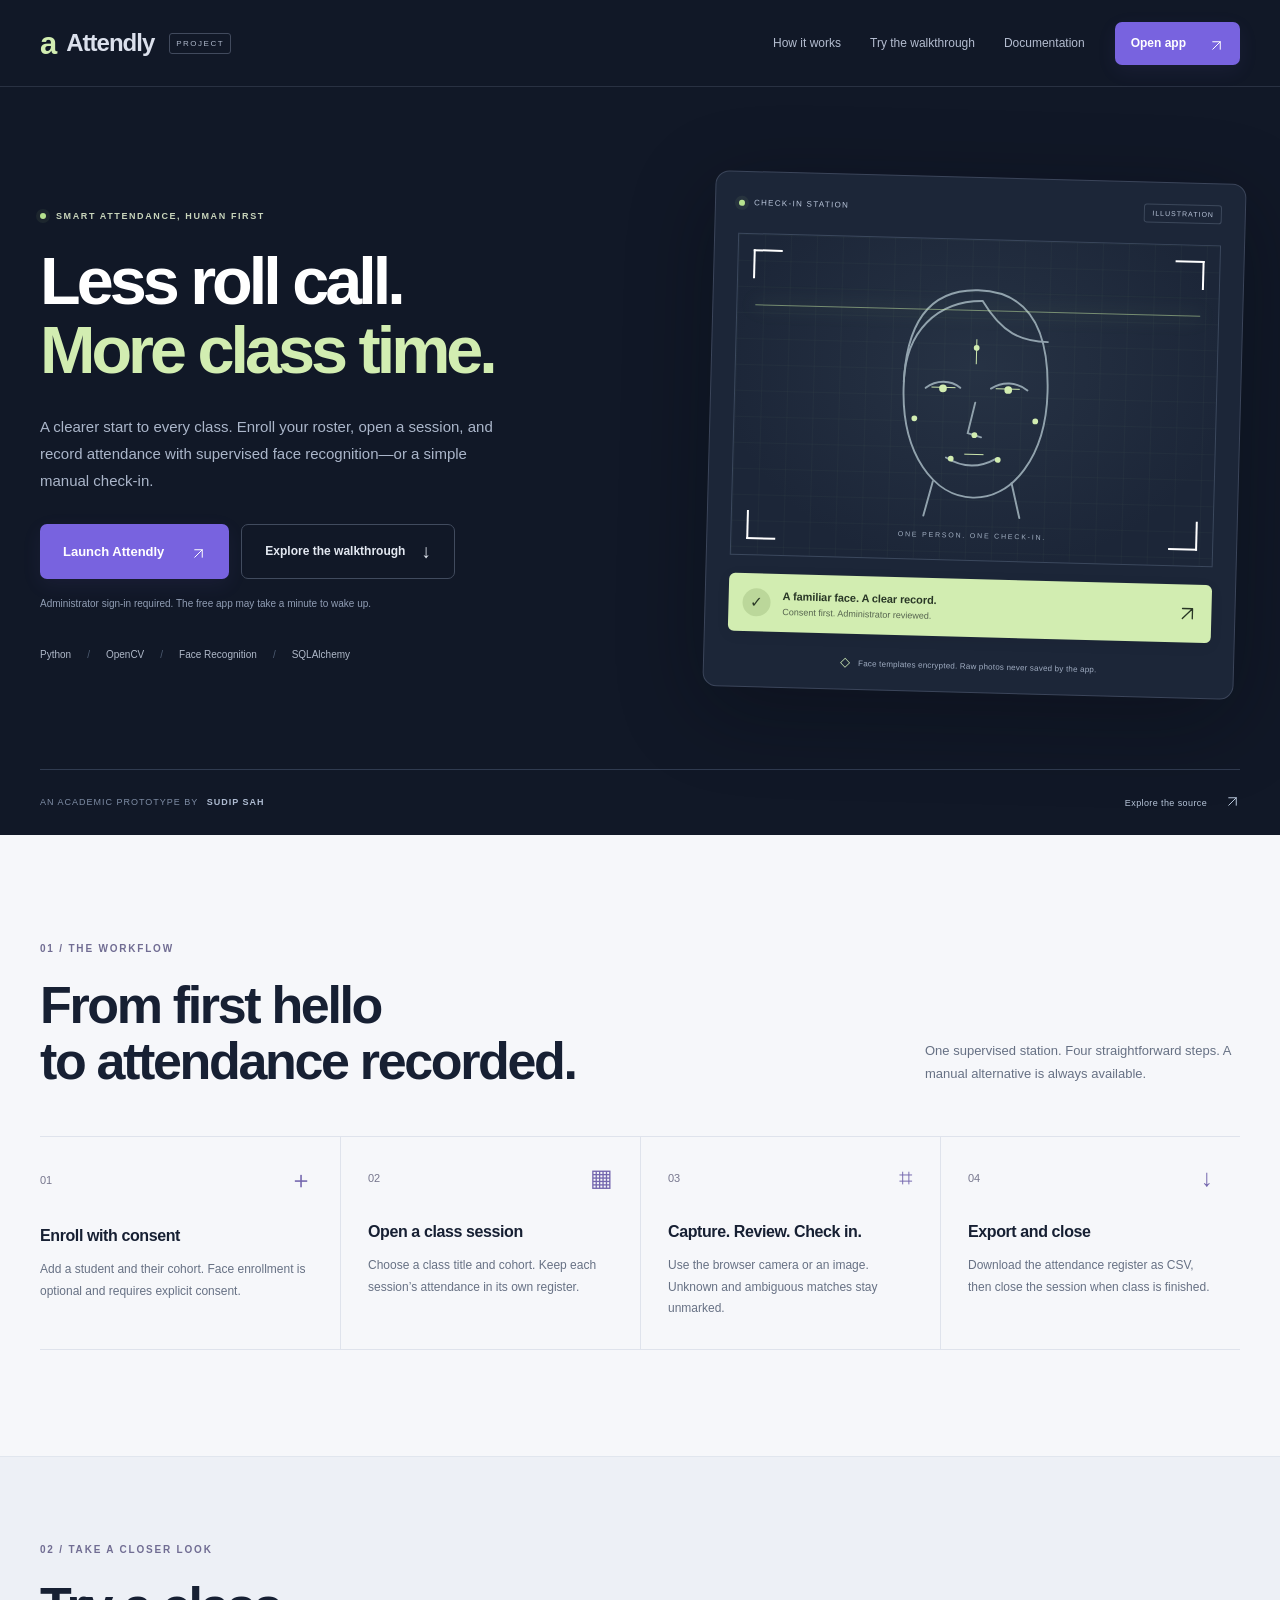
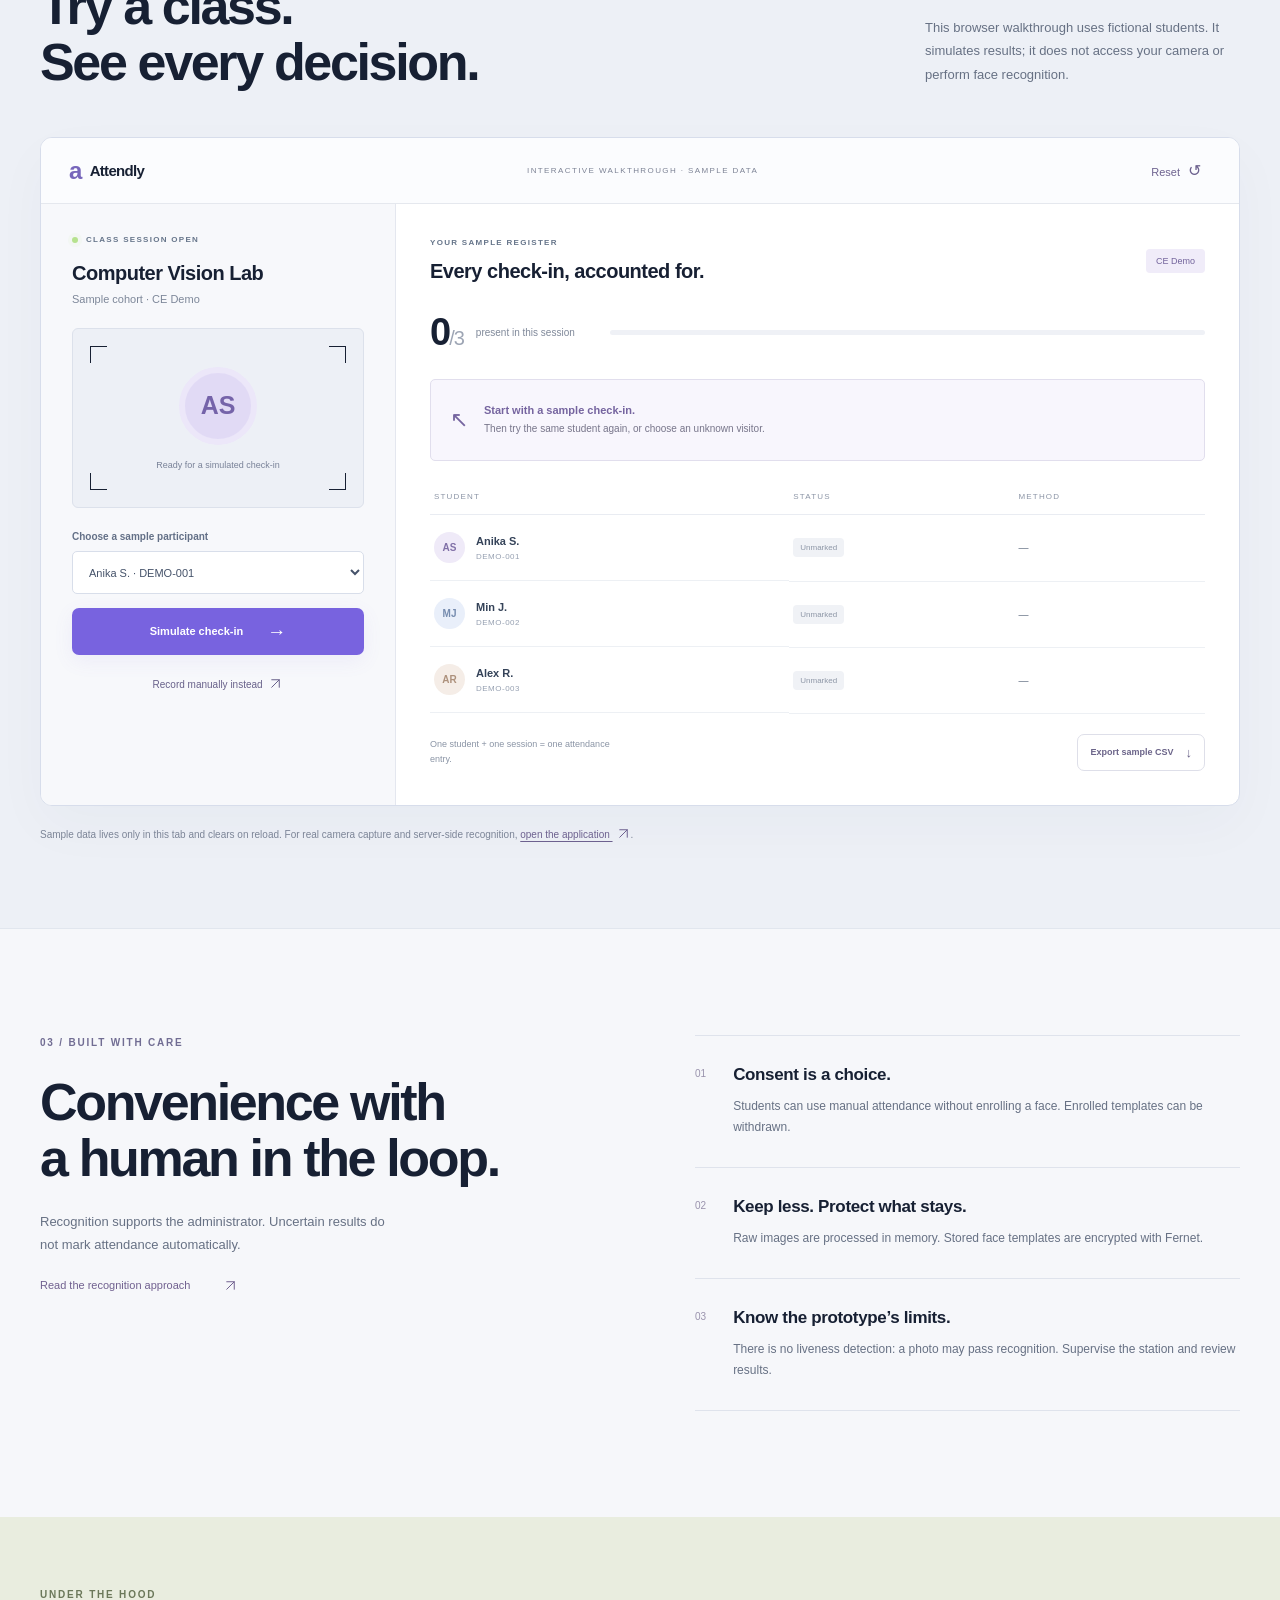
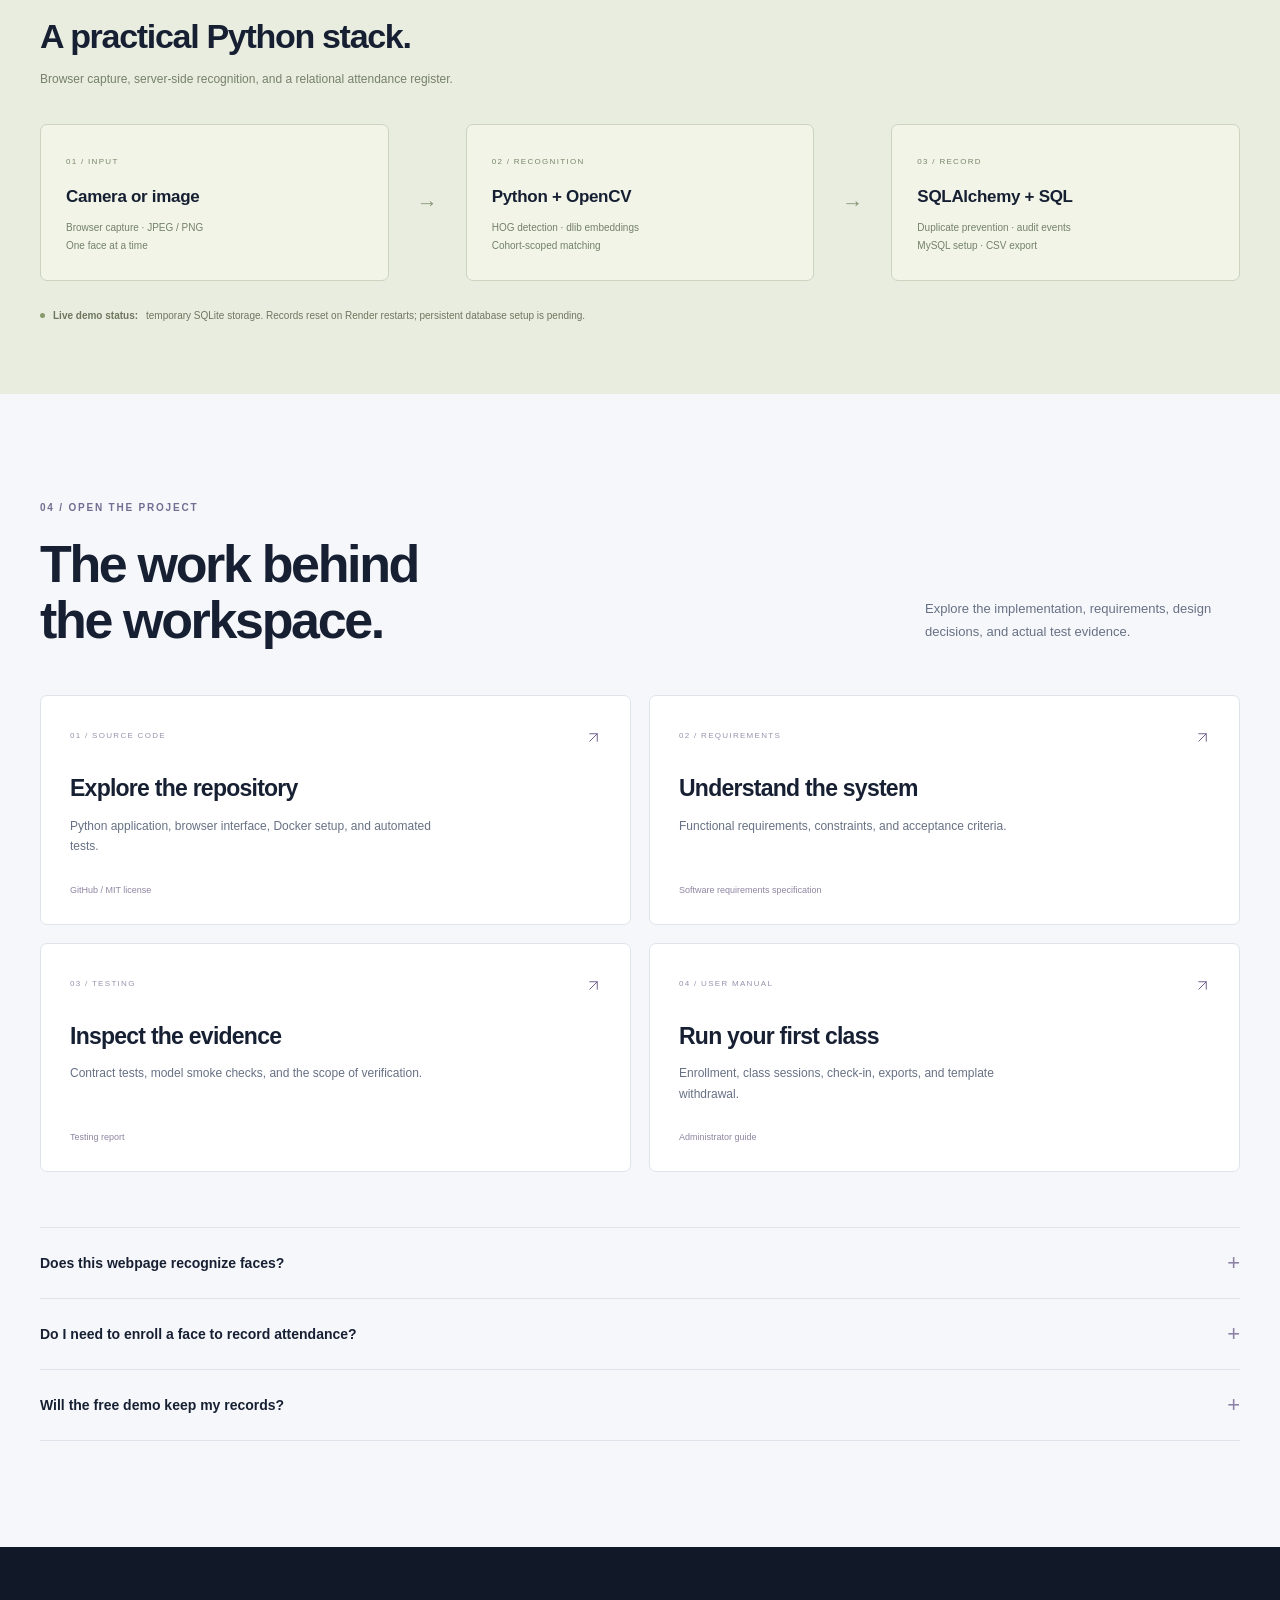
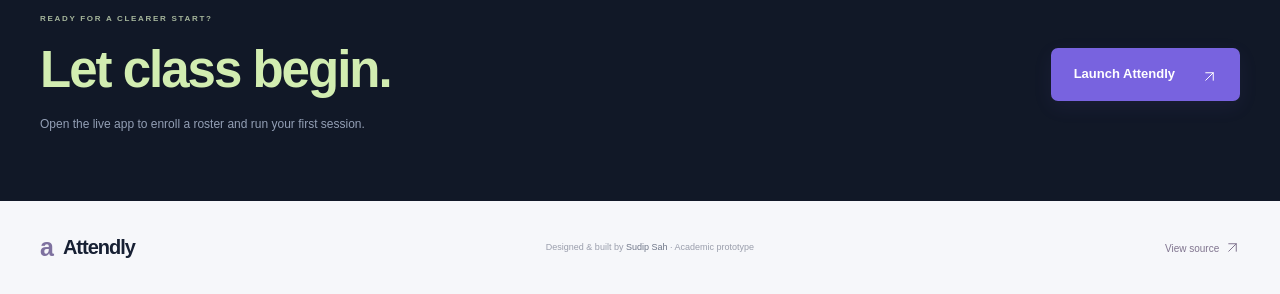
==== index.html @ 20417151 "Publish standalone Attendly webpage for GitHub Pages" ====
<!doctype html>
<html lang="en">
<head>
  <meta charset="utf-8">
  <meta name="viewport" content="width=device-width, initial-scale=1">
  <meta name="description" content="Attendly by Sudip Sah. A supervised, consent-based face recognition attendance prototype built with Python, OpenCV and SQLAlchemy.">
  <meta name="theme-color" content="#111827">
  <title>Attendly — Less roll call. More class time.</title>
  <link rel="icon" type="image/svg+xml" href="./mark.svg">
  <link rel="stylesheet" href="./style.css">
  <script src="./script.js" defer></script>
</head>
<body>
  <a class="skip" href="#main">Skip to content</a>
  <header class="header">
    <div class="container nav-wrap">
      <a class="brand" href="#" aria-label="Attendly home"><span class="brand-mark" aria-hidden="true">a</span>Attendly<span class="brand-label">PROJECT</span></a>
      <nav aria-label="Main navigation"><a href="#workflow">How it works</a><a href="#explore">Try the walkthrough</a><a href="#resources">Documentation</a></nav>
      <a class="button small primary" href="https://attendly-sudip.onrender.com/login">Open app <span aria-hidden="true"><svg class="icon-arrow" aria-hidden="true" viewBox="0 0 24 24" fill="none"><path d="M6 18 18 6M6 6h12v12" stroke="currentColor" stroke-width="1.6" stroke-linecap="round" stroke-linejoin="round"/></svg></span></a>
    </div>
  </header>
  <main id="main">
    <section class="hero">
      <div class="container hero-grid">
        <div class="hero-copy">
          <p class="eyebrow"><span class="status-dot" aria-hidden="true"></span> SMART ATTENDANCE, HUMAN FIRST</p>
          <h1>Less roll call.<br><span>More class time.</span></h1>
          <p class="hero-lead">A clearer start to every class. Enroll your roster, open a session, and record attendance with supervised face recognition—or a simple manual check-in.</p>
          <div class="hero-actions"><a class="button primary" href="https://attendly-sudip.onrender.com/login">Launch Attendly <span aria-hidden="true"><svg class="icon-arrow" aria-hidden="true" viewBox="0 0 24 24" fill="none"><path d="M6 18 18 6M6 6h12v12" stroke="currentColor" stroke-width="1.6" stroke-linecap="round" stroke-linejoin="round"/></svg></span></a><a class="button dark-outline" href="#explore">Explore the walkthrough <span aria-hidden="true">↓</span></a></div>
          <p class="launch-note">Administrator sign-in required. The free app may take a minute to wake up.</p>
          <div class="hero-tech" aria-label="Core technologies"><span>Python</span><i aria-hidden="true">/</i><span>OpenCV</span><i aria-hidden="true">/</i><span>Face Recognition</span><i aria-hidden="true">/</i><span>SQLAlchemy</span></div>
        </div>
        <div class="hero-visual" aria-label="Illustration of an attendance check-in">
          <div class="visual-top"><span><span class="status-dot" aria-hidden="true"></span> CHECK-IN STATION</span><span class="visual-tag">ILLUSTRATION</span></div>
          <div class="scan-portrait" aria-hidden="true">
            <div class="portrait-grid"></div><span class="corner c-tl"></span><span class="corner c-tr"></span><span class="corner c-bl"></span><span class="corner c-br"></span>
            <svg class="face-illustration" viewBox="0 0 280 300" fill="none"><path d="M65 147c0-65 22-104 75-104s75 39 75 104c0 68-34 112-75 112S65 215 65 147Z" stroke="currentColor" stroke-width="2"/><path d="M65 140c1-52 32-85 80-86 21 33 41 41 69 41M88 146c11-9 26-9 36-1m32 0c12-8 26-8 38 1m-54 14-7 32 14 4m-36 22c17 10 35 10 52 0M98 243l-9 36m91-36 9 36" stroke="currentColor" stroke-width="2" stroke-linecap="round"/><path d="M94 145h25m42 0h25M140 94v26m-10 94h20" stroke="#d2edb1" stroke-width="1"/><g fill="#d2edb1"><circle cx="106" cy="146" r="4"/><circle cx="174" cy="146" r="4"/><circle cx="140" cy="194" r="3"/><circle cx="116" cy="219" r="3"/><circle cx="165" cy="219" r="3"/><circle cx="140" cy="103" r="3"/><circle cx="77" cy="178" r="3"/><circle cx="203" cy="178" r="3"/></g></svg>
            <div class="scan-line"></div><span class="portrait-label">ONE PERSON. ONE CHECK-IN.</span>
          </div>
          <div class="illustration-result"><span class="check-icon" aria-hidden="true">✓</span><div><strong>A familiar face. A clear record.</strong><span>Consent first. Administrator reviewed.</span></div><span class="result-arrow" aria-hidden="true"><svg class="icon-arrow" aria-hidden="true" viewBox="0 0 24 24" fill="none"><path d="M6 18 18 6M6 6h12v12" stroke="currentColor" stroke-width="1.6" stroke-linecap="round" stroke-linejoin="round"/></svg></span></div>
          <div class="visual-caption"><span class="lock-icon" aria-hidden="true">◇</span> Face templates encrypted. Raw photos never saved by the app.</div>
        </div>
      </div>
      <div class="hero-bottom container"><span>AN ACADEMIC PROTOTYPE BY <strong>SUDIP SAH</strong></span><a href="https://github.com/sudip09-sys/Final_Project">Explore the source <span aria-hidden="true"><svg class="icon-arrow" aria-hidden="true" viewBox="0 0 24 24" fill="none"><path d="M6 18 18 6M6 6h12v12" stroke="currentColor" stroke-width="1.6" stroke-linecap="round" stroke-linejoin="round"/></svg></span></a></div>
    </section>

    <section class="section workflow container" id="workflow">
      <div class="section-heading"><div><p class="eyebrow">01 / THE WORKFLOW</p><h2>From first hello<br>to attendance recorded.</h2></div><p>One supervised station. Four straightforward steps. A manual alternative is always available.</p></div>
      <div class="steps">
        <article><div class="step-top"><span>01</span><span aria-hidden="true">＋</span></div><h3>Enroll with consent</h3><p>Add a student and their cohort. Face enrollment is optional and requires explicit consent.</p></article>
        <article><div class="step-top"><span>02</span><span aria-hidden="true">▦</span></div><h3>Open a class session</h3><p>Choose a class title and cohort. Keep each session’s attendance in its own register.</p></article>
        <article><div class="step-top"><span>03</span><span aria-hidden="true">⌗</span></div><h3>Capture. Review. Check in.</h3><p>Use the browser camera or an image. Unknown and ambiguous matches stay unmarked.</p></article>
        <article><div class="step-top"><span>04</span><span aria-hidden="true">↓</span></div><h3>Export and close</h3><p>Download the attendance register as CSV, then close the session when class is finished.</p></article>
      </div>
    </section>

    <section class="explore-section" id="explore">
      <div class="container">
        <div class="section-heading"><div><p class="eyebrow">02 / TAKE A CLOSER LOOK</p><h2>Try a class.<br>See every decision.</h2></div><p>This browser walkthrough uses fictional students. It simulates results; it does not access your camera or perform face recognition.</p></div>
        <div class="demo-shell">
          <div class="demo-titlebar"><span class="mini-brand"><span class="brand-mark" aria-hidden="true">a</span> Attendly</span><span class="sample-label">INTERACTIVE WALKTHROUGH · SAMPLE DATA</span><button class="text-button" id="reset-demo" type="button">Reset <span aria-hidden="true">↺</span></button></div>
          <div class="demo-content">
            <div class="demo-station">
              <div class="demo-section-label"><span class="status-dot" aria-hidden="true"></span> CLASS SESSION OPEN</div>
              <h3>Computer Vision Lab</h3><p class="demo-subtitle">Sample cohort · CE Demo</p>
              <div class="demo-avatar-wrap" aria-hidden="true"><span class="demo-bracket b1"></span><span class="demo-bracket b2"></span><span class="demo-bracket b3"></span><span class="demo-bracket b4"></span><div class="demo-avatar" id="demo-avatar">AS</div><span class="demo-avatar-caption" id="avatar-caption">Ready for a simulated check-in</span></div>
              <label for="demo-student">Choose a sample participant</label><select id="demo-student"><option value="anika">Anika S. · DEMO-001</option><option value="min">Min J. · DEMO-002</option><option value="alex">Alex R. · DEMO-003</option><option value="unknown">Unknown visitor · not enrolled</option></select>
              <button class="button primary full" id="simulate-checkin" type="button">Simulate check-in <span aria-hidden="true">→</span></button>
              <button class="demo-manual" id="open-manual-demo" type="button">Record manually instead <svg class="icon-arrow" aria-hidden="true" viewBox="0 0 24 24" fill="none"><path d="M6 18 18 6M6 6h12v12" stroke="currentColor" stroke-width="1.6" stroke-linecap="round" stroke-linejoin="round"/></svg></button>
              <noscript><p>Enable JavaScript to try the simulation, or open the live application above.</p></noscript>
            </div>
            <div class="demo-register">
              <div class="demo-register-head"><div><span class="demo-section-label">YOUR SAMPLE REGISTER</span><h3>Every check-in, accounted for.</h3></div><span class="class-badge">CE Demo</span></div>
              <div class="demo-stats"><div><strong id="present-count">0<span>/3</span></strong><span>present in this session</span></div><div class="progress-track" role="progressbar" aria-label="Sample attendance" aria-valuemin="0" aria-valuemax="3" aria-valuenow="0" id="demo-progress"><span id="progress-fill"></span></div></div>
              <div class="demo-feedback" id="demo-feedback" role="status" aria-live="polite"><span aria-hidden="true">↖</span><div><strong>Start with a sample check-in.</strong><p>Then try the same student again, or choose an unknown visitor.</p></div></div>
              <div class="demo-table-wrap"><table class="demo-table"><caption class="sr-only">Sample attendance register</caption><thead><tr><th scope="col">Student</th><th scope="col">Status</th><th scope="col">Method</th></tr></thead><tbody id="sample-roster"><tr><td><span class="table-avatar">AS</span><span>Anika S.<small>DEMO-001</small></span></td><td><span class="pill waiting">Unmarked</span></td><td>—</td></tr><tr><td><span class="table-avatar">MJ</span><span>Min J.<small>DEMO-002</small></span></td><td><span class="pill waiting">Unmarked</span></td><td>—</td></tr><tr><td><span class="table-avatar">AR</span><span>Alex R.<small>DEMO-003</small></span></td><td><span class="pill waiting">Unmarked</span></td><td>—</td></tr></tbody></table></div>
              <div class="demo-export"><p>One student + one session = one attendance entry.</p><button class="button export-button" id="export-sample" type="button">Export sample CSV <span aria-hidden="true">↓</span></button></div>
            </div>
          </div>
        </div>
        <p class="demo-footnote">Sample data lives only in this tab and clears on reload. For real camera capture and server-side recognition, <a href="https://attendly-sudip.onrender.com/login">open the application <svg class="icon-arrow" aria-hidden="true" viewBox="0 0 24 24" fill="none"><path d="M6 18 18 6M6 6h12v12" stroke="currentColor" stroke-width="1.6" stroke-linecap="round" stroke-linejoin="round"/></svg></a>.</p>
      </div>
    </section>

    <section class="section container principles">
      <div class="principle-intro"><p class="eyebrow">03 / BUILT WITH CARE</p><h2>Convenience with<br>a human in the loop.</h2><p>Recognition supports the administrator. Uncertain results do not mark attendance automatically.</p><a class="inline-link" href="https://github.com/sudip09-sys/Final_Project/blob/main/docs/Research_Notes.md">Read the recognition approach <span aria-hidden="true"><svg class="icon-arrow" aria-hidden="true" viewBox="0 0 24 24" fill="none"><path d="M6 18 18 6M6 6h12v12" stroke="currentColor" stroke-width="1.6" stroke-linecap="round" stroke-linejoin="round"/></svg></span></a></div>
      <div class="principle-list"><article><span aria-hidden="true">01</span><div><h3>Consent is a choice.</h3><p>Students can use manual attendance without enrolling a face. Enrolled templates can be withdrawn.</p></div></article><article><span aria-hidden="true">02</span><div><h3>Keep less. Protect what stays.</h3><p>Raw images are processed in memory. Stored face templates are encrypted with Fernet.</p></div></article><article><span aria-hidden="true">03</span><div><h3>Know the prototype’s limits.</h3><p>There is no liveness detection: a photo may pass recognition. Supervise the station and review results.</p></div></article></div>
    </section>

    <section class="architecture-section">
      <div class="container"><div class="architecture-heading"><p class="eyebrow">UNDER THE HOOD</p><h2>A practical Python stack.</h2><p>Browser capture, server-side recognition, and a relational attendance register.</p></div><div class="architecture-track"><article><span class="architecture-number">01 / INPUT</span><h3>Camera or image</h3><p>Browser capture · JPEG / PNG<br>One face at a time</p></article><span class="architecture-arrow" aria-hidden="true">→</span><article><span class="architecture-number">02 / RECOGNITION</span><h3>Python + OpenCV</h3><p>HOG detection · dlib embeddings<br>Cohort-scoped matching</p></article><span class="architecture-arrow" aria-hidden="true">→</span><article><span class="architecture-number">03 / RECORD</span><h3>SQLAlchemy + SQL</h3><p>Duplicate prevention · audit events<br>MySQL setup · CSV export</p></article></div><p class="storage-note"><span class="status-dot" aria-hidden="true"></span><strong>Live demo status:</strong> temporary SQLite storage. Records reset on Render restarts; persistent database setup is pending.</p></div>
    </section>

    <section class="section container resources" id="resources">
      <div class="section-heading"><div><p class="eyebrow">04 / OPEN THE PROJECT</p><h2>The work behind<br>the workspace.</h2></div><p>Explore the implementation, requirements, design decisions, and actual test evidence.</p></div>
      <div class="resource-grid"><a class="resource-card" href="https://github.com/sudip09-sys/Final_Project"><span class="resource-type">01 / SOURCE CODE <span aria-hidden="true"><svg class="icon-arrow" aria-hidden="true" viewBox="0 0 24 24" fill="none"><path d="M6 18 18 6M6 6h12v12" stroke="currentColor" stroke-width="1.6" stroke-linecap="round" stroke-linejoin="round"/></svg></span></span><h3>Explore the repository</h3><p>Python application, browser interface, Docker setup, and automated tests.</p><span class="resource-bottom">GitHub / MIT license</span></a><a class="resource-card" href="https://github.com/sudip09-sys/Final_Project/blob/main/docs/SRS.md"><span class="resource-type">02 / REQUIREMENTS <span aria-hidden="true"><svg class="icon-arrow" aria-hidden="true" viewBox="0 0 24 24" fill="none"><path d="M6 18 18 6M6 6h12v12" stroke="currentColor" stroke-width="1.6" stroke-linecap="round" stroke-linejoin="round"/></svg></span></span><h3>Understand the system</h3><p>Functional requirements, constraints, and acceptance criteria.</p><span class="resource-bottom">Software requirements specification</span></a><a class="resource-card" href="https://github.com/sudip09-sys/Final_Project/blob/main/docs/Testing_Report.md"><span class="resource-type">03 / TESTING <span aria-hidden="true"><svg class="icon-arrow" aria-hidden="true" viewBox="0 0 24 24" fill="none"><path d="M6 18 18 6M6 6h12v12" stroke="currentColor" stroke-width="1.6" stroke-linecap="round" stroke-linejoin="round"/></svg></span></span><h3>Inspect the evidence</h3><p>Contract tests, model smoke checks, and the scope of verification.</p><span class="resource-bottom">Testing report</span></a><a class="resource-card" href="https://github.com/sudip09-sys/Final_Project/blob/main/docs/User_Manual.md"><span class="resource-type">04 / USER MANUAL <span aria-hidden="true"><svg class="icon-arrow" aria-hidden="true" viewBox="0 0 24 24" fill="none"><path d="M6 18 18 6M6 6h12v12" stroke="currentColor" stroke-width="1.6" stroke-linecap="round" stroke-linejoin="round"/></svg></span></span><h3>Run your first class</h3><p>Enrollment, class sessions, check-in, exports, and template withdrawal.</p><span class="resource-bottom">Administrator guide</span></a></div>
      <div class="faq"><details><summary>Does this webpage recognize faces?</summary><p>The interactive walkthrough simulates attendance using fictional students. The <a href="https://attendly-sudip.onrender.com/login">Python application</a> provides actual camera capture and server-side face recognition after administrator sign-in.</p></details><details><summary>Do I need to enroll a face to record attendance?</summary><p>No. Administrators can add a student without a face image and record attendance manually with a verification note.</p></details><details><summary>Will the free demo keep my records?</summary><p>The current Render demo uses temporary SQLite storage, so data resets when the service restarts. Export CSV before leaving. The repository includes a MySQL configuration and <a href="https://github.com/sudip09-sys/Final_Project/blob/main/docs/Free_Deployment.md">instructions for connecting persistent storage</a>.</p></details></div>
    </section>
    <section class="closing"><div class="container closing-inner"><div><p class="eyebrow">READY FOR A CLEARER START?</p><h2>Let class begin.</h2><p>Open the live app to enroll a roster and run your first session.</p></div><a class="button primary" href="https://attendly-sudip.onrender.com/login">Launch Attendly <span aria-hidden="true"><svg class="icon-arrow" aria-hidden="true" viewBox="0 0 24 24" fill="none"><path d="M6 18 18 6M6 6h12v12" stroke="currentColor" stroke-width="1.6" stroke-linecap="round" stroke-linejoin="round"/></svg></span></a></div></section>
  </main>
  <footer class="footer container"><a class="brand" href="#"><span class="brand-mark" aria-hidden="true">a</span>Attendly</a><p>Designed & built by <strong>Sudip Sah</strong> · Academic prototype</p><a href="https://github.com/sudip09-sys/Final_Project">View source <svg class="icon-arrow" aria-hidden="true" viewBox="0 0 24 24" fill="none"><path d="M6 18 18 6M6 6h12v12" stroke="currentColor" stroke-width="1.6" stroke-linecap="round" stroke-linejoin="round"/></svg></a></footer>
  <dialog id="manual-dialog" class="manual-dialog"><form id="manual-form"><div class="dialog-heading"><div><p class="eyebrow">SAMPLE WALKTHROUGH</p><h2>Manual check-in</h2></div><button id="close-manual" type="button" aria-label="Close manual check-in">×</button></div><p>Choose a fictional student and add a verification note.</p><label for="manual-student">Sample student</label><select id="manual-student"><option value="anika">Anika S. · DEMO-001</option><option value="min">Min J. · DEMO-002</option><option value="alex">Alex R. · DEMO-003</option></select><label for="manual-note">Verification note</label><input id="manual-note" maxlength="120" required placeholder="For example: verified student ID"><button class="button primary full" type="submit">Record sample attendance <span aria-hidden="true">→</span></button><p class="dialog-footnote">This changes only the sample register on this page.</p></form></dialog>
</body>
</html>
---- style.css ----
:root{--ink:#172033;--muted:#677184;--navy:#111827;--mint:#d2edb1;--purple:#7863df;--paper:#f6f7fa;--line:#dfe3ec;--white:#fff;font-family:Arial,Helvetica,sans-serif;color:var(--ink);background:var(--paper);font-synthesis:none;scroll-behavior:smooth;scroll-padding-top:100px}
*{box-sizing:border-box}body{margin:0}button,input,select{font:inherit}button,a,select,input,summary{outline-offset:5px}button{cursor:pointer}button:disabled{cursor:wait;opacity:.65}a{color:inherit;text-decoration:none}button{border:0}a,button{-webkit-tap-highlight-color:transparent}a:focus-visible,button:focus-visible,summary:focus-visible{outline:3px solid #8b78ed}p{line-height:1.65}h1,h2,h3,p{margin-top:0}h1,h2,h3{letter-spacing:-.045em}h2{font-size:clamp(32px,4.2vw,52px);line-height:1.08;margin-bottom:0}h3{font-size:19px;line-height:1.3}svg{display:block}.container{width:min(1200px,calc(100% - 80px));margin-inline:auto}.section{padding-block:106px}.eyebrow{font-size:10px;line-height:1.5;letter-spacing:1.8px;font-weight:700;margin-bottom:24px}.button{display:inline-flex;align-items:center;justify-content:center;gap:24px;border-radius:7px;padding:17px 23px;font-weight:700;font-size:13px;line-height:1.2;transition:background .2s,transform .2s}.button:hover{transform:translateY(-2px)}.button span{font-size:19px;font-weight:400;line-height:1}.primary{background:var(--purple);color:white;box-shadow:0 6px 20px #7863df15}.primary:hover{background:#6652cc}.small{padding:12px 16px;font-size:12px;gap:20px}.full{width:100%}.skip{position:absolute;left:20px;top:-100px;padding:15px;background:var(--mint);z-index:20}.skip:focus{top:12px}.sr-only{position:absolute;width:1px;height:1px;margin:-1px;overflow:hidden;clip:rect(0,0,0,0)}
.header{background:var(--navy);color:#dbe0ec;border-bottom:1px solid #293142}.nav-wrap{min-height:86px;display:flex;align-items:center;gap:30px}.brand{display:inline-flex;align-items:center;gap:10px;font-weight:700;font-size:24px;letter-spacing:-1px;white-space:nowrap}.brand-mark{font-size:31px;color:var(--mint);font-weight:800;line-height:1}.brand-label{font-size:8px;font-weight:400;letter-spacing:1.5px;border:1px solid #414a5d;padding:5px 6px;margin-left:5px;border-radius:3px;color:#aeb8cb}.nav-wrap nav{display:flex;gap:29px;margin-left:auto;font-size:12px}.nav-wrap nav a{padding-block:12px;color:#b4bdd0}.nav-wrap nav a:hover{color:white}.hero{background:var(--navy);color:#fff;overflow:hidden}.hero-grid{display:grid;grid-template-columns:1.12fr 1fr;gap:74px;align-items:center;padding-block:90px 76px}.hero-copy .eyebrow{color:#c8d4bb;display:flex;gap:10px;align-items:center;font-size:9px;letter-spacing:1.6px}.status-dot{display:inline-block;width:6px;height:6px;border-radius:50%;background:#b6e28e;flex-shrink:0;box-shadow:0 0 0 4px #b6e28e12}.hero h1{font-size:clamp(46px,5.2vw,72px);line-height:1.035;letter-spacing:-4px;margin-bottom:28px}.hero h1 span{color:var(--mint)}.hero-lead{font-size:15px;color:#abb6ca;max-width:480px;margin-bottom:30px;line-height:1.8}.hero-actions{display:flex;gap:12px;flex-wrap:wrap}.dark-outline{border:1px solid #414b5e;background:transparent;color:#e3e8f1;font-size:12px;gap:16px}.dark-outline:hover{background:#242e40}.launch-note{color:#919eb5;font-size:10px;margin-top:17px;max-width:390px}.hero-tech{display:flex;align-items:center;gap:16px;font-size:10px;color:#b0b9c9;margin-top:37px;flex-wrap:wrap}.hero-tech i{font-style:normal;color:#4d5b71}.hero-visual{border:1px solid #3b455a;border-radius:14px;background:#1c2638;position:relative;box-shadow:0 22px 85px #05091055;transform:rotate(1.5deg)}.visual-top{display:flex;justify-content:space-between;align-items:center;padding:21px 23px;font-size:8px;color:#bbc7dc;letter-spacing:1.3px}.visual-top>span:first-child{display:flex;gap:9px;align-items:center}.visual-tag{padding:5px 7px;border:1px solid #3c485b;border-radius:3px;font-size:7px;letter-spacing:1px}.scan-portrait{height:322px;margin:0 23px;border:1px solid #3b485d;position:relative;display:flex;justify-content:center;overflow:hidden;background:radial-gradient(ellipse at 50% 40%,#43546644,transparent 75%)}.portrait-grid{position:absolute;inset:0;background-image:linear-gradient(#a2c78d09 1px,transparent 1px),linear-gradient(90deg,#a2c78d09 1px,transparent 1px);background-size:26px 26px}.face-illustration{height:90%;color:#91a2ad;margin-top:9px;width:auto;max-width:100%}.corner{position:absolute;width:29px;height:29px;border-color:var(--mint);z-index:1}.c-tl{top:15px;left:15px;border-top:2px solid;border-left:2px solid}.c-tr{top:15px;right:15px;border-top:2px solid;border-right:2px solid}.c-bl{bottom:15px;left:15px;border-bottom:2px solid;border-left:2px solid}.c-br{bottom:15px;right:15px;border-bottom:2px solid;border-right:2px solid}.scan-line{position:absolute;left:18px;right:18px;top:22%;height:1px;background:#c5e8a285;box-shadow:0 0 20px 3px #bfe59a16;animation:scan 7s ease-in-out infinite}.portrait-label{position:absolute;bottom:21px;font-size:7px;letter-spacing:1.8px;color:#a3b1c4}.illustration-result{margin:18px 23px 0;padding:15px 14px;display:flex;gap:12px;align-items:center;background:#d2edb1;border-radius:6px;color:#293726;box-shadow:0 3px 14px #02070511}.check-icon{border-radius:50%;background:#bbd79a;width:28px;height:28px;display:grid;place-items:center;font-size:15px}.illustration-result strong{display:block;font-size:11px;letter-spacing:-.1px}.illustration-result div>span{display:block;font-size:9px;color:#56644f;margin-top:5px}.result-arrow{margin-left:auto;font-size:22px}.visual-caption{padding:20px 15px;text-align:center;font-size:8px;color:#a1aec3;letter-spacing:.2px}.lock-icon{color:#cfebb6;margin-right:5px;font-size:13px}.hero-bottom{border-top:1px solid #303b50;padding-block:24px 26px;display:flex;justify-content:space-between;align-items:center;font-size:9px;letter-spacing:1px;color:#7f8da5}.hero-bottom strong{color:#aebbd1;font-size:9px;margin-left:5px}.hero-bottom a{color:#b8c6da;letter-spacing:.4px}.hero-bottom a span{margin-left:12px}
.section-heading{display:flex;align-items:flex-end;justify-content:space-between;gap:50px;margin-bottom:47px}.section-heading .eyebrow{color:#716d93;margin-bottom:21px}.section-heading>p{font-size:13px;color:var(--muted);max-width:315px;margin:0 0 4px;line-height:1.8}.steps{display:grid;grid-template-columns:repeat(4,1fr);border-top:1px solid var(--line);border-bottom:1px solid var(--line)}.steps article{padding:27px 27px 29px 0}.steps article+article{border-left:1px solid var(--line);padding-left:27px}.step-top{display:flex;justify-content:space-between;align-items:center;color:#77778e;margin-bottom:30px;font-size:11px}.step-top span+span{color:#7467ae;font-size:24px}.steps h3{font-size:16px;letter-spacing:-.4px;margin-bottom:12px}.steps p{color:var(--muted);font-size:12px;line-height:1.8;margin-bottom:0}
.explore-section{padding-block:85px;background:#edf0f6;border-block:1px solid #e1e6ee}.demo-shell{border:1px solid #d7ddeb;border-radius:12px;background:#fff;overflow:hidden;box-shadow:0 20px 55px #26315d08}.demo-titlebar{height:66px;display:flex;align-items:center;justify-content:space-between;gap:20px;padding:0 28px;background:#fbfcfe;border-bottom:1px solid #e5e8ee}.mini-brand{display:flex;gap:8px;align-items:center;font-size:15px;font-weight:700;letter-spacing:-.7px}.mini-brand .brand-mark{font-size:24px;color:#7766bb}.sample-label{font-size:8px;letter-spacing:1.4px;color:#7d8395}.text-button{background:transparent;font-size:11px;color:#6d628f;padding:10px}.text-button span{font-size:16px;margin-left:5px}.demo-content{display:grid;grid-template-columns:355px 1fr}.demo-station{padding:31px;background:#f7f8fb;border-right:1px solid #e4e7ef}.demo-section-label{font-size:8px;letter-spacing:1.3px;color:#66758a;display:flex;align-items:center;gap:8px;font-weight:700}.demo-station h3{margin:16px 0 4px;font-size:20px;letter-spacing:-.5px}.demo-subtitle{font-size:11px;color:#7d8799;margin-bottom:20px}.demo-avatar-wrap{position:relative;border:1px solid #dce1eb;border-radius:6px;height:180px;display:flex;align-items:center;justify-content:center;background:#edf0f6;flex-direction:column;gap:15px;margin-bottom:23px}.demo-avatar{width:78px;height:78px;border-radius:50%;background:#e1daf5;border:6px solid #ece7f9;color:#7563a9;display:grid;place-items:center;font-size:25px;font-weight:700;transition:background .2s}.demo-avatar-caption{font-size:9px;color:#798298}.demo-bracket{position:absolute;width:17px;height:17px;border-color:#9aa991}.b1{left:17px;top:17px;border-top:1px solid;border-left:1px solid}.b2{right:17px;top:17px;border-top:1px solid;border-right:1px solid}.b3{left:17px;bottom:17px;border-bottom:1px solid;border-left:1px solid}.b4{right:17px;bottom:17px;border-bottom:1px solid;border-right:1px solid}.demo-station label,.manual-dialog label{display:block;font-size:10px;font-weight:700;margin:0 0 9px;color:#637087}.demo-station select,.manual-dialog select,.manual-dialog input{width:100%;background:#fff;border:1px solid #d8deea;border-radius:5px;padding:12px;font-size:11px;color:#46536a;min-height:43px}.demo-station select{margin-bottom:14px}.demo-station .button{font-size:11px;padding:14px}.demo-manual{display:block;margin:15px auto 0;padding:6px 4px;background:none;font-size:10px;color:#68618a}.demo-manual:hover{text-decoration:underline}.demo-register{padding:34px;min-width:0}.demo-register-head{display:flex;justify-content:space-between;align-items:center;gap:20px}.demo-register-head h3{font-size:20px;margin:11px 0 0;letter-spacing:-.5px}.class-badge{font-size:9px;color:#72639b;background:#f0ecf9;border-radius:4px;padding:7px 10px;white-space:nowrap}.demo-stats{display:flex;align-items:center;gap:35px;margin-top:27px;margin-bottom:25px}.demo-stats>div:first-child{display:flex;align-items:center;gap:12px;white-space:nowrap}.demo-stats strong{font-size:38px;letter-spacing:-2px}.demo-stats strong span{font-size:20px;font-weight:400;color:#9da5b4;letter-spacing:-1px}.demo-stats>div>span{font-size:10px;color:#7f8899}.progress-track{height:5px;border-radius:10px;background:#eff1f6;flex:1;overflow:hidden}.progress-track>span{display:block;height:100%;width:0;background:#b3d791;border-radius:10px;transition:width .25s}.demo-feedback{min-height:82px;display:flex;gap:14px;align-items:center;border:1px solid #e1deed;background:#f8f6fd;border-radius:5px;padding:16px;color:#75649f}.demo-feedback>span{font-size:22px;width:23px;text-align:center;flex-shrink:0}.demo-feedback strong{display:block;font-size:11px;font-weight:700}.demo-feedback p{margin:5px 0 0;font-size:10px;line-height:1.6;color:#77758a}.demo-feedback.success{background:#f0f6e9;border-color:#d8e7c8;color:#4e6a37}.demo-feedback.warning{background:#fcf5ea;border-color:#efdfc7;color:#8c6636}.demo-feedback.error{background:#fcf0f0;border-color:#ecd6d6;color:#a05252}.demo-table-wrap{overflow-x:auto;margin-top:18px}.demo-table{width:100%;border-collapse:collapse;text-align:left;font-size:11px;white-space:nowrap}.demo-table th{color:#8c95a6;font-weight:400;letter-spacing:1.2px;font-size:8px;text-transform:uppercase;padding:13px 4px;border-bottom:1px solid #e9ecf2}.demo-table td{padding:17px 4px;border-bottom:1px solid #edf0f4;color:#6e798c;font-size:10px}.demo-table td:first-child{display:flex;align-items:center;gap:11px;color:#354359;font-size:11px;font-weight:600}.demo-table small{font-size:8px;display:block;margin-top:5px;color:#96a0b1;font-weight:400;letter-spacing:.5px}.table-avatar{display:inline-grid;place-items:center;width:31px;height:31px;background:#efeaf8;border-radius:50%;color:#8070a7;font-size:10px;flex-shrink:0}.demo-table tr:nth-child(2) .table-avatar{background:#e9effa;color:#768caf}.demo-table tr:nth-child(3) .table-avatar{background:#f5ede7;color:#ad917c}.pill{padding:5px 7px;font-size:8px;border-radius:4px;display:inline-block;font-weight:400}.waiting{background:#f0f2f6;color:#8d96a6}.present{background:#edf5e5;color:#628145}.demo-export{display:flex;justify-content:space-between;align-items:center;gap:20px;margin-top:20px}.demo-export p{font-size:9px;color:#8a94a5;margin:0;max-width:195px}.export-button{border:1px solid #dedfe9;color:#6b6489;font-size:9px;padding:11px 12px;gap:12px;background:#fff;white-space:nowrap}.export-button span{font-size:13px}.demo-footnote{margin-top:20px;margin-bottom:0;font-size:10px;color:#7c8597;line-height:1.7}.demo-footnote a{text-decoration:underline;text-underline-offset:3px;color:#6d618f}
.principles{display:grid;grid-template-columns:1fr 1fr;gap:110px}.principle-intro .eyebrow{color:#716d93}.principle-intro>p:not(.eyebrow){max-width:345px;font-size:13px;color:var(--muted);margin-top:24px;line-height:1.8}.inline-link{font-size:11px;color:#70608f;display:inline-flex;gap:30px;align-items:center;margin-top:8px}.inline-link:hover{text-decoration:underline;text-underline-offset:4px}.principle-list article{display:flex;gap:27px;padding:28px 0;border-top:1px solid var(--line)}.principle-list article:last-child{border-bottom:1px solid var(--line)}.principle-list article>span{font-size:10px;color:#9a93ad;margin-top:4px}.principle-list h3{font-size:17px;letter-spacing:-.35px;margin-bottom:10px}.principle-list p{font-size:12px;color:var(--muted);line-height:1.8;margin-bottom:0}.architecture-section{padding:70px 0;background:#e9eddf}.architecture-heading .eyebrow{color:#6b785a;margin-bottom:16px}.architecture-heading h2{font-size:34px;letter-spacing:-1.3px}.architecture-heading>p:last-child{color:#76816b;font-size:12px;margin-top:15px}.architecture-track{display:flex;align-items:center;gap:28px;margin-top:35px}.architecture-track article{flex:1;min-width:0;border:1px solid #ccd3bf;background:#f8faef77;border-radius:7px;padding:25px}.architecture-number{font-size:8px;letter-spacing:1.3px;color:#7a876a}.architecture-track h3{font-size:17px;margin-top:18px;margin-bottom:10px;letter-spacing:-.3px}.architecture-track p{font-size:10px;line-height:1.8;color:#74816a;margin-bottom:0}.architecture-arrow{color:#879775;font-size:21px}.storage-note{font-size:10px;color:#6d775f;margin-top:26px;margin-bottom:0;display:flex;align-items:center;gap:8px;flex-wrap:wrap;line-height:1.7}.storage-note .status-dot{background:#879a6b;box-shadow:none;width:5px;height:5px}.storage-note strong{font-weight:600}
.resource-grid{display:grid;grid-template-columns:repeat(2,1fr);gap:18px}.resource-card{background:#fff;border:1px solid var(--line);border-radius:7px;padding:29px;transition:transform .2s,border-color .2s;display:flex;flex-direction:column}.resource-card:hover{transform:translateY(-3px);border-color:#b1a5d5}.resource-type{display:flex;justify-content:space-between;align-items:center;font-size:8px;letter-spacing:1.3px;color:#9a92ad}.resource-type>span{color:#73638e;font-size:19px}.resource-card h3{font-size:23px;letter-spacing:-.75px;margin-top:27px;margin-bottom:12px}.resource-card p{font-size:12px;line-height:1.7;color:var(--muted);max-width:375px;margin-bottom:28px}.resource-bottom{font-size:9px;color:#8e85a1;margin-top:auto}.faq{margin-top:55px;border-top:1px solid var(--line)}.faq details{border-bottom:1px solid var(--line);padding:22px 0}.faq summary{cursor:pointer;font-size:14px;font-weight:600;list-style:none;display:flex;justify-content:space-between;align-items:center;gap:20px}.faq summary::-webkit-details-marker{display:none}.faq summary::after{content:'+';font-size:22px;font-weight:400;color:#8d81a6}.faq details[open] summary::after{content:'−'}.faq details p{font-size:12px;color:var(--muted);line-height:1.85;max-width:800px;margin-top:17px;margin-bottom:0}.faq a{text-decoration:underline;text-underline-offset:3px}.closing{background:var(--navy);color:#fff;padding:66px 0}.closing-inner{display:flex;justify-content:space-between;align-items:center;gap:40px}.closing h2{font-size:51px;letter-spacing:-2px;color:var(--mint)}.closing .eyebrow{font-size:8px;letter-spacing:1.7px;color:#a6b69c;margin-bottom:17px}.closing p:last-child{font-size:12px;color:#939fb5;margin-top:18px;margin-bottom:0}.footer{padding-block:34px;display:flex;align-items:center;justify-content:space-between;gap:25px}.footer .brand{font-size:20px}.footer .brand-mark{font-size:25px;color:#7e719f}.footer p{margin:0;font-size:9px;color:#9a9eac}.footer strong{font-weight:400;color:#6f7688}.footer>a:last-child{font-size:10px;color:#80758f}.manual-dialog{width:min(430px,calc(100% - 32px));border:1px solid #d7dce8;border-radius:13px;padding:29px;color:var(--ink);box-shadow:0 20px 90px #11182733}.manual-dialog::backdrop{background:#11182799;backdrop-filter:blur(4px)}.dialog-heading{display:flex;justify-content:space-between;align-items:flex-start;gap:20px}.dialog-heading .eyebrow{font-size:8px;letter-spacing:1px;margin-bottom:10px;color:#898095}.dialog-heading h2{font-size:27px;letter-spacing:-.9px}.dialog-heading button{background:#f1eff7;border-radius:50%;font-size:23px;line-height:1;width:29px;height:29px;color:#847a96}.manual-dialog form>p{font-size:11px;color:#8791a1;margin-top:18px}.manual-dialog select{margin-bottom:20px}.manual-dialog input{margin-bottom:22px}.manual-dialog .button{font-size:11px}.manual-dialog .dialog-footnote{font-size:9px;margin-bottom:0;text-align:center}.processing .demo-avatar{animation:breathe .6s ease-in-out infinite alternate}.processing .demo-avatar-caption{color:#7966a5}
@keyframes scan{0%,100%{top:22%;opacity:.4}50%{top:68%;opacity:.9}}@keyframes breathe{from{box-shadow:0 0 0 0 #a18cdb22}to{box-shadow:0 0 0 10px #a18cdb11}}
@media(min-width:1600px){.hero-grid{padding-block:110px 90px}}
@media(max-width:1100px){.container{width:calc(100% - 56px)}.hero-grid{gap:40px}.hero h1{font-size:57px;letter-spacing:-3px}.hero-actions{gap:9px}.hero-actions .button{font-size:11px;padding:16px 18px;gap:14px}.nav-wrap nav{gap:18px}.hero-tech{gap:11px}.demo-content{grid-template-columns:310px 1fr}.demo-station{padding:25px}.demo-register{padding:27px}.demo-register-head h3{font-size:17px}.demo-stats{gap:18px}.demo-stats>div:first-child{gap:9px}.demo-stats>div>span{font-size:9px}.demo-export{flex-wrap:wrap}.demo-export p{max-width:none}.principles{gap:65px}.architecture-track{gap:17px}.architecture-track article{padding:23px}.steps article{padding-right:20px}.steps article+article{padding-left:20px}}
@media(max-width:800px){.container{width:calc(100% - 40px)}.nav-wrap{min-height:74px;gap:15px;flex-wrap:wrap;padding-block:15px}.nav-wrap nav{order:3;justify-content:center;margin:0;width:100%;border-top:1px solid #293142;padding-top:4px;gap:27px;font-size:10px}.nav-wrap>.button{margin-left:auto}.brand{font-size:22px}.brand-label{display:none}.hero-grid{grid-template-columns:1fr;gap:48px;padding-block:57px 47px}.hero-copy{max-width:590px}.hero h1{font-size:clamp(47px,8.6vw,66px);letter-spacing:-3px}.hero-lead{font-size:14px;max-width:510px}.hero-visual{max-width:480px;width:100%;margin-inline:auto;transform:rotate(1deg)}.scan-portrait{height:310px}.hero-tech{margin-top:29px}.hero-bottom{gap:20px;font-size:7px;letter-spacing:.8px}.hero-bottom strong{font-size:7px}.hero-bottom a{font-size:8px;white-space:nowrap}.section{padding-block:70px}.section-heading{gap:25px;align-items:flex-start;flex-direction:column;margin-bottom:33px}.section-heading>p{max-width:500px;font-size:12px}.section-heading .eyebrow{margin-bottom:16px}.steps{grid-template-columns:repeat(2,1fr)}.steps article{padding:25px 24px 28px 0}.steps article+article{border-left:0;padding-left:0}.steps article:nth-child(even){border-left:1px solid var(--line);padding-left:24px}.steps article:nth-child(-n+2){border-bottom:1px solid var(--line)}.steps article:nth-child(odd){padding-right:24px}.step-top{margin-bottom:19px}.steps h3{font-size:15px}.steps p{font-size:11px}.explore-section{padding-block:65px}.demo-content{grid-template-columns:1fr}.demo-station{padding:26px;border-right:0;border-bottom:1px solid #e4e7ef;display:grid;grid-template-columns:1fr 1fr;column-gap:25px}.demo-section-label,.demo-station h3,.demo-subtitle{grid-column:1/-1}.demo-avatar-wrap{grid-row:4/9;margin:0;align-self:stretch;height:auto;min-height:194px}.demo-station label{grid-column:2;margin-top:5px;align-self:end}.demo-station select,.demo-station>.button,.demo-manual{grid-column:2}.demo-station select{max-width:100%;font-size:10px}.demo-manual{font-size:9px;margin-top:11px}.demo-register{padding:27px}.demo-register-head h3{font-size:20px}.demo-stats{gap:30px}.demo-stats>div>span{font-size:10px}.demo-export{flex-wrap:nowrap}.demo-export p{max-width:230px}.demo-titlebar{padding:0 22px}.sample-label{font-size:7px;letter-spacing:.9px}.principles{grid-template-columns:1fr;gap:35px}.principle-intro>p:not(.eyebrow){max-width:530px;font-size:12px}.principle-list article{padding-block:23px}.principle-list p{font-size:12px}.architecture-section{padding-block:55px}.architecture-track{gap:12px;align-items:stretch}.architecture-track article{padding:20px 15px}.architecture-arrow{align-self:center;font-size:17px}.architecture-track h3{font-size:15px}.architecture-track p{font-size:9px}.architecture-number{font-size:7px;letter-spacing:.8px}.resource-card{padding:24px}.resource-card h3{font-size:20px}.closing h2{font-size:43px}.closing-inner{gap:25px}.closing p:last-child{max-width:300px;font-size:11px}.closing .button{white-space:nowrap;font-size:11px;padding:16px 19px;gap:16px}.footer{flex-wrap:wrap;justify-content:space-between}.footer p{order:3;width:100%;font-size:9px}}
@media(max-width:480px){.hero h1{font-size:47px;letter-spacing:-2.7px}.hero-actions .button{padding:15px;font-size:10px;gap:13px}.hero-copy .eyebrow{font-size:8px;letter-spacing:1.1px}.hero-lead{font-size:13px}.hero-visual{max-width:350px}.visual-top{padding:19px 17px;font-size:7px}.visual-tag{font-size:6px}.scan-portrait{margin-inline:17px;height:265px}.illustration-result{margin-inline:17px;padding:13px 10px;gap:9px}.illustration-result strong{font-size:9px}.illustration-result div>span{font-size:8px}.visual-caption{font-size:7px;padding:17px 10px}.hero-bottom{align-items:flex-start;gap:15px;flex-direction:column}.hero-bottom a{font-size:9px}.section-heading h2{font-size:34px}.demo-titlebar{padding-inline:16px;gap:12px;height:auto;min-height:64px;flex-wrap:wrap;padding-block:15px}.mini-brand{font-size:14px}.sample-label{order:3;width:100%;font-size:7px;letter-spacing:1px}.demo-titlebar .text-button{margin-left:auto;padding:3px}.demo-station{display:block;padding:22px}.demo-station h3{font-size:21px}.demo-avatar-wrap{height:170px;min-height:0;margin-bottom:23px}.demo-station select{font-size:11px}.demo-station>.button{font-size:12px}.demo-manual{font-size:10px;margin-top:13px}.demo-register{padding:23px 19px}.demo-register-head h3{font-size:18px;max-width:195px;line-height:1.3}.demo-register-head{gap:9px}.class-badge{font-size:8px;padding:6px}.demo-section-label{font-size:7px}.demo-stats{gap:15px}.demo-stats strong{font-size:35px}.demo-stats>div:first-child{display:block}.demo-stats>div>span{font-size:9px;display:block}.demo-stats strong span{display:inline;font-size:19px}.demo-feedback{padding:13px 11px;gap:10px}.demo-feedback strong{font-size:10px}.demo-feedback p{font-size:9px}.demo-table td:first-child{gap:8px;font-size:10px}.table-avatar{width:27px;height:27px;font-size:8px}.demo-table td{font-size:9px}.demo-table small{font-size:7px}.demo-table .pill{font-size:7px;padding:5px 6px}.demo-export{flex-wrap:wrap;gap:14px}.demo-export p{font-size:8px;max-width:none}.export-button{width:100%;font-size:10px}.demo-footnote{font-size:9px;line-height:1.8}.architecture-track{flex-direction:column;gap:12px}.architecture-track article{padding:22px}.architecture-track h3{font-size:19px;margin-top:12px}.architecture-track p{font-size:11px}.architecture-number{font-size:8px}.architecture-arrow{transform:rotate(90deg);font-size:18px;line-height:1}.storage-note{font-size:9px;gap:6px}.resource-grid{grid-template-columns:1fr;gap:13px}.resource-card h3{font-size:22px}.resource-card p{font-size:11px;max-width:310px}.resource-type{font-size:8px}.faq{margin-top:40px}.faq summary{font-size:12px;line-height:1.5}.faq details p{font-size:11px}.closing{padding-block:50px}.closing-inner{align-items:flex-start;flex-direction:column;gap:26px}.closing h2{font-size:45px}.closing p:last-child{max-width:310px;font-size:11px}.closing .button{width:100%}.footer{padding-block:27px}.footer p{font-size:8px}.footer>a:last-child{font-size:9px}}
@media(prefers-reduced-motion:reduce){:root{scroll-behavior:auto}*,*::before,*::after{animation:none!important;transition:none!important}.button:hover,.resource-card:hover{transform:none}.hero-visual{transform:none}}

.icon-arrow{display:inline-block;width:15px;height:15px;vertical-align:-3px;flex-shrink:0;margin-left:3px}.result-arrow .icon-arrow{width:20px;height:20px}
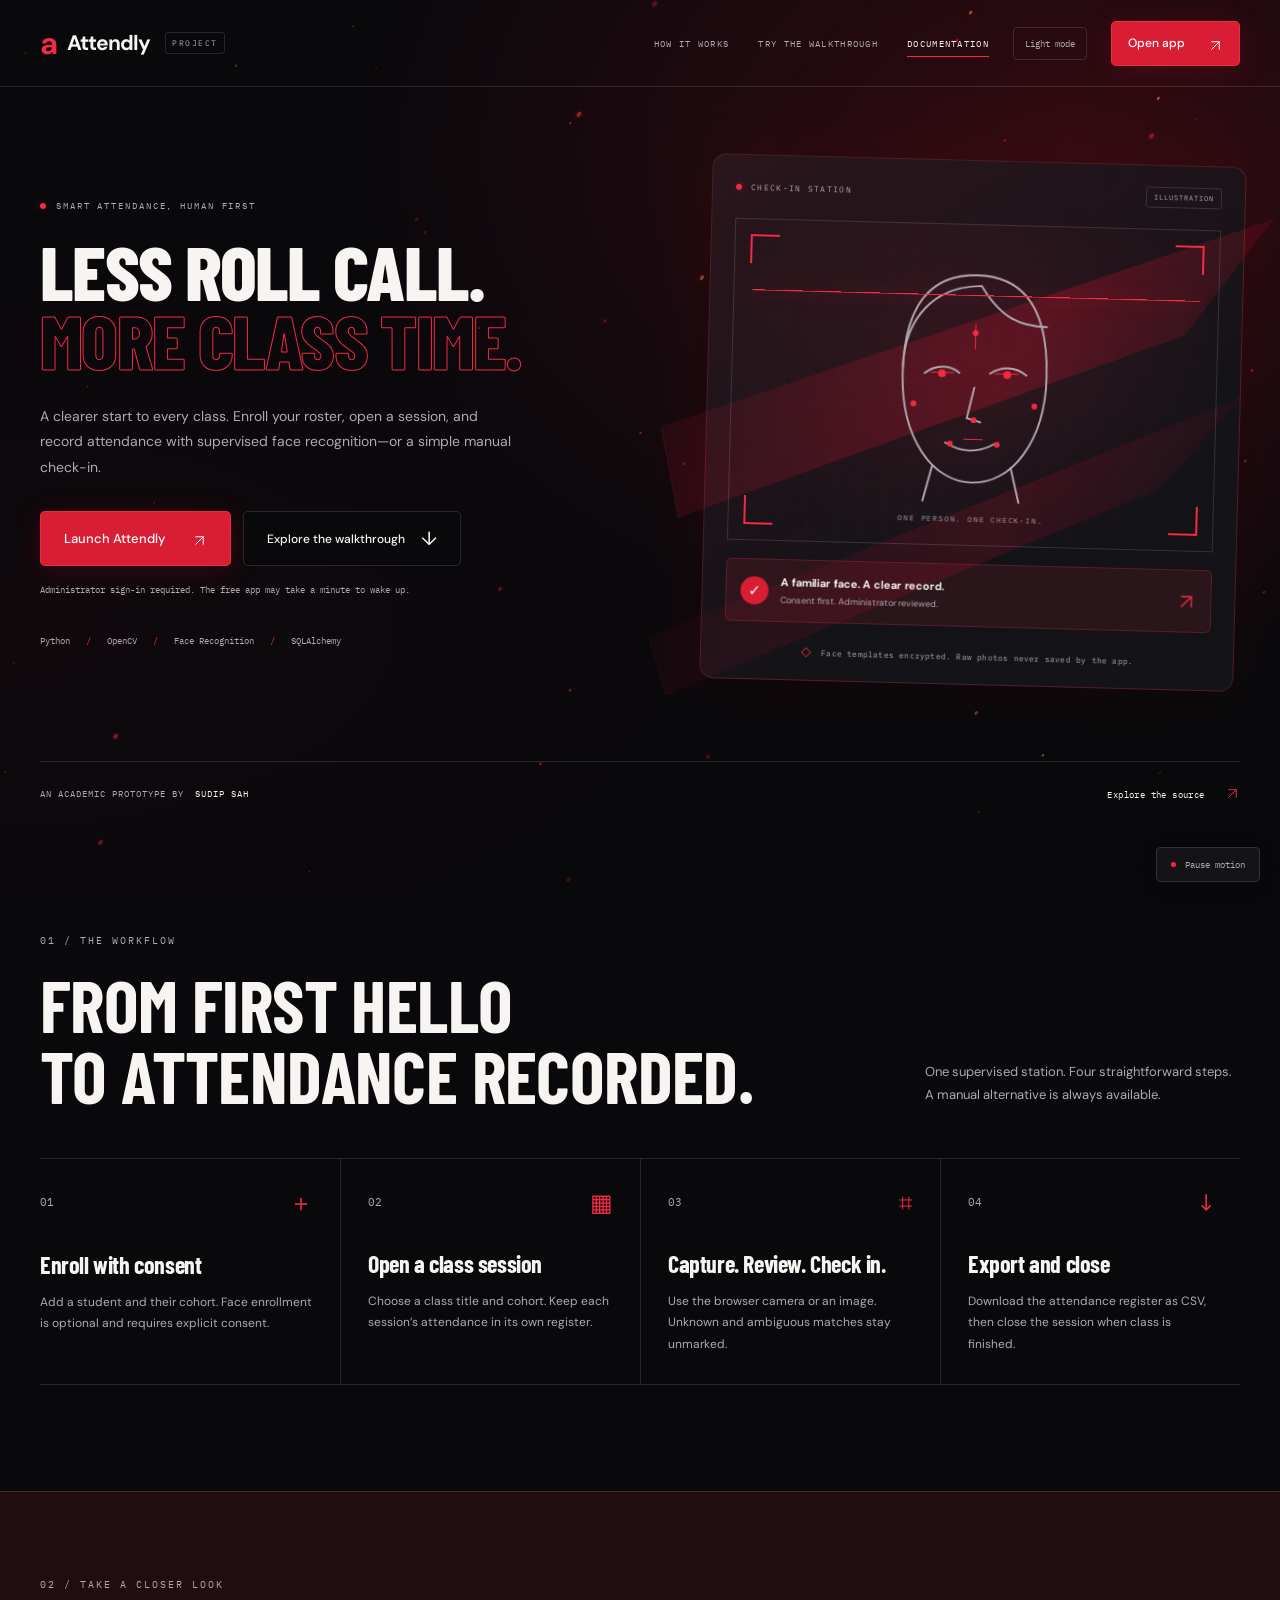
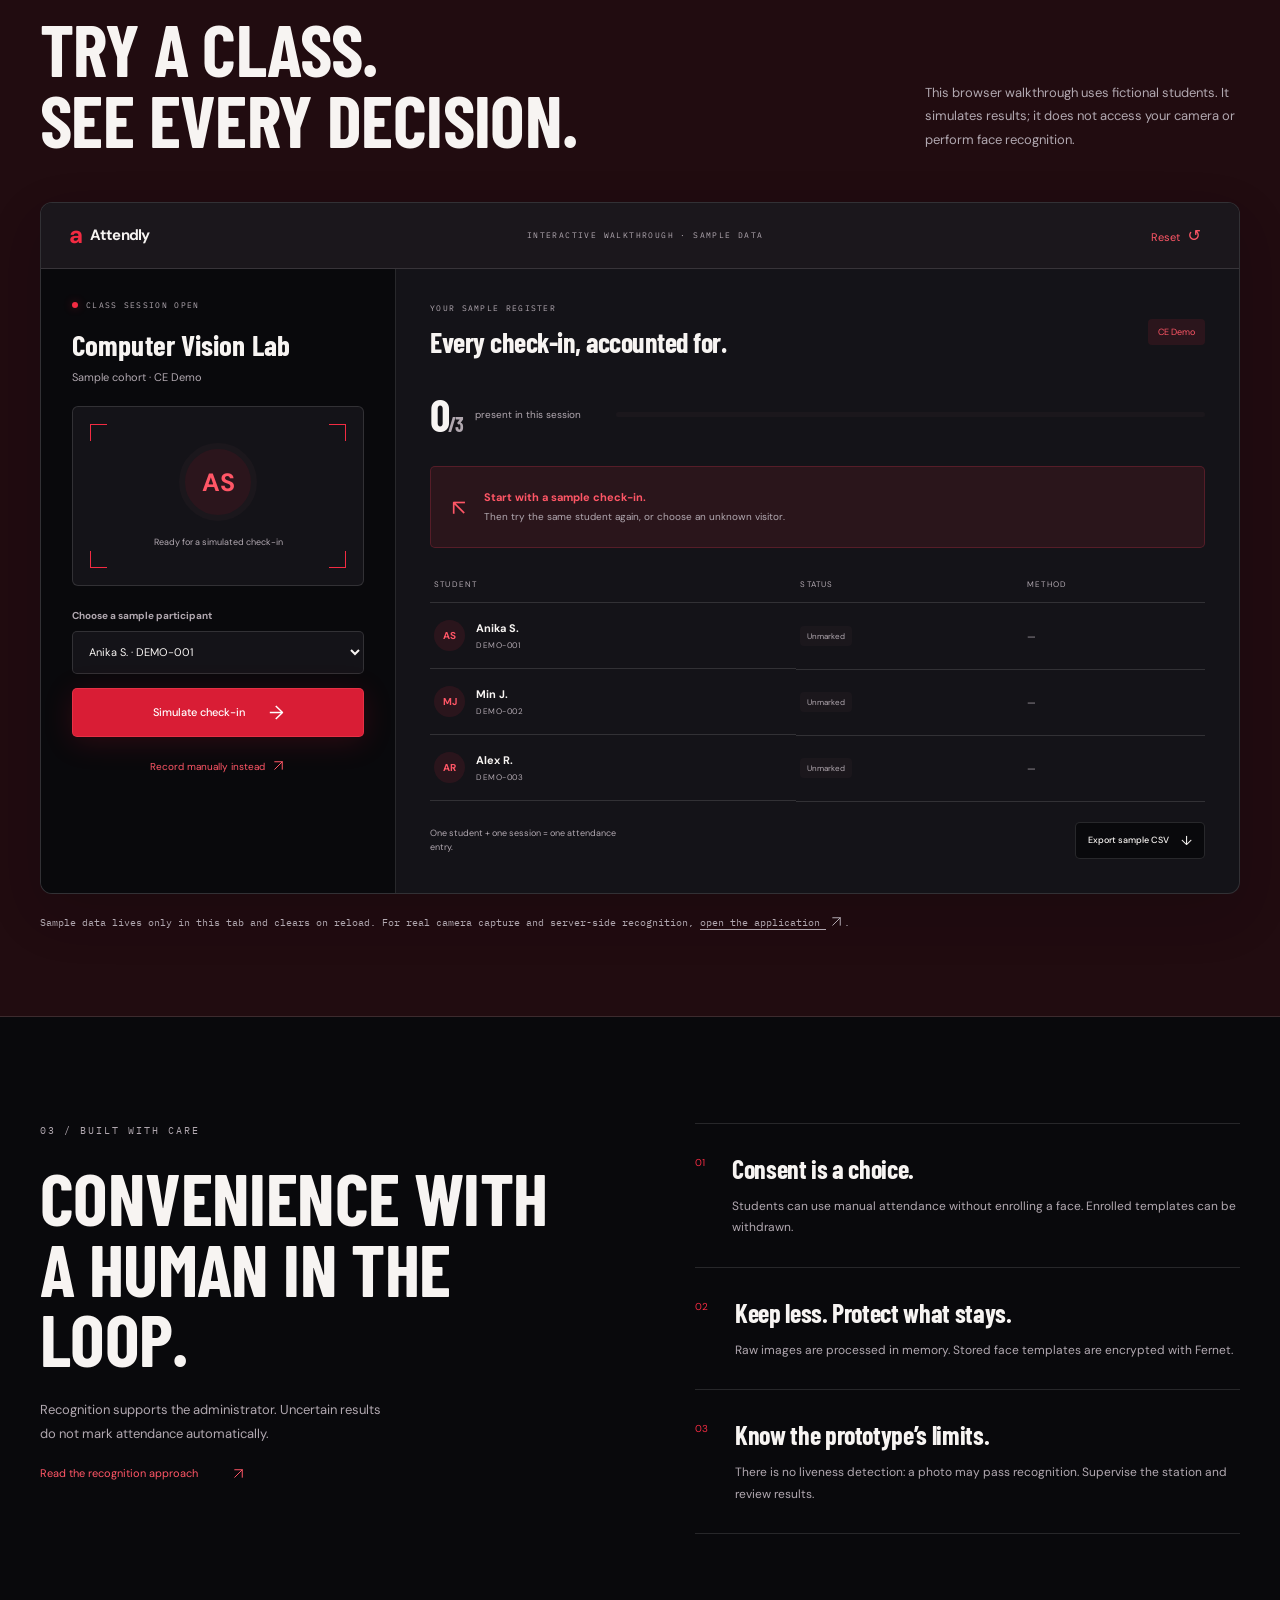
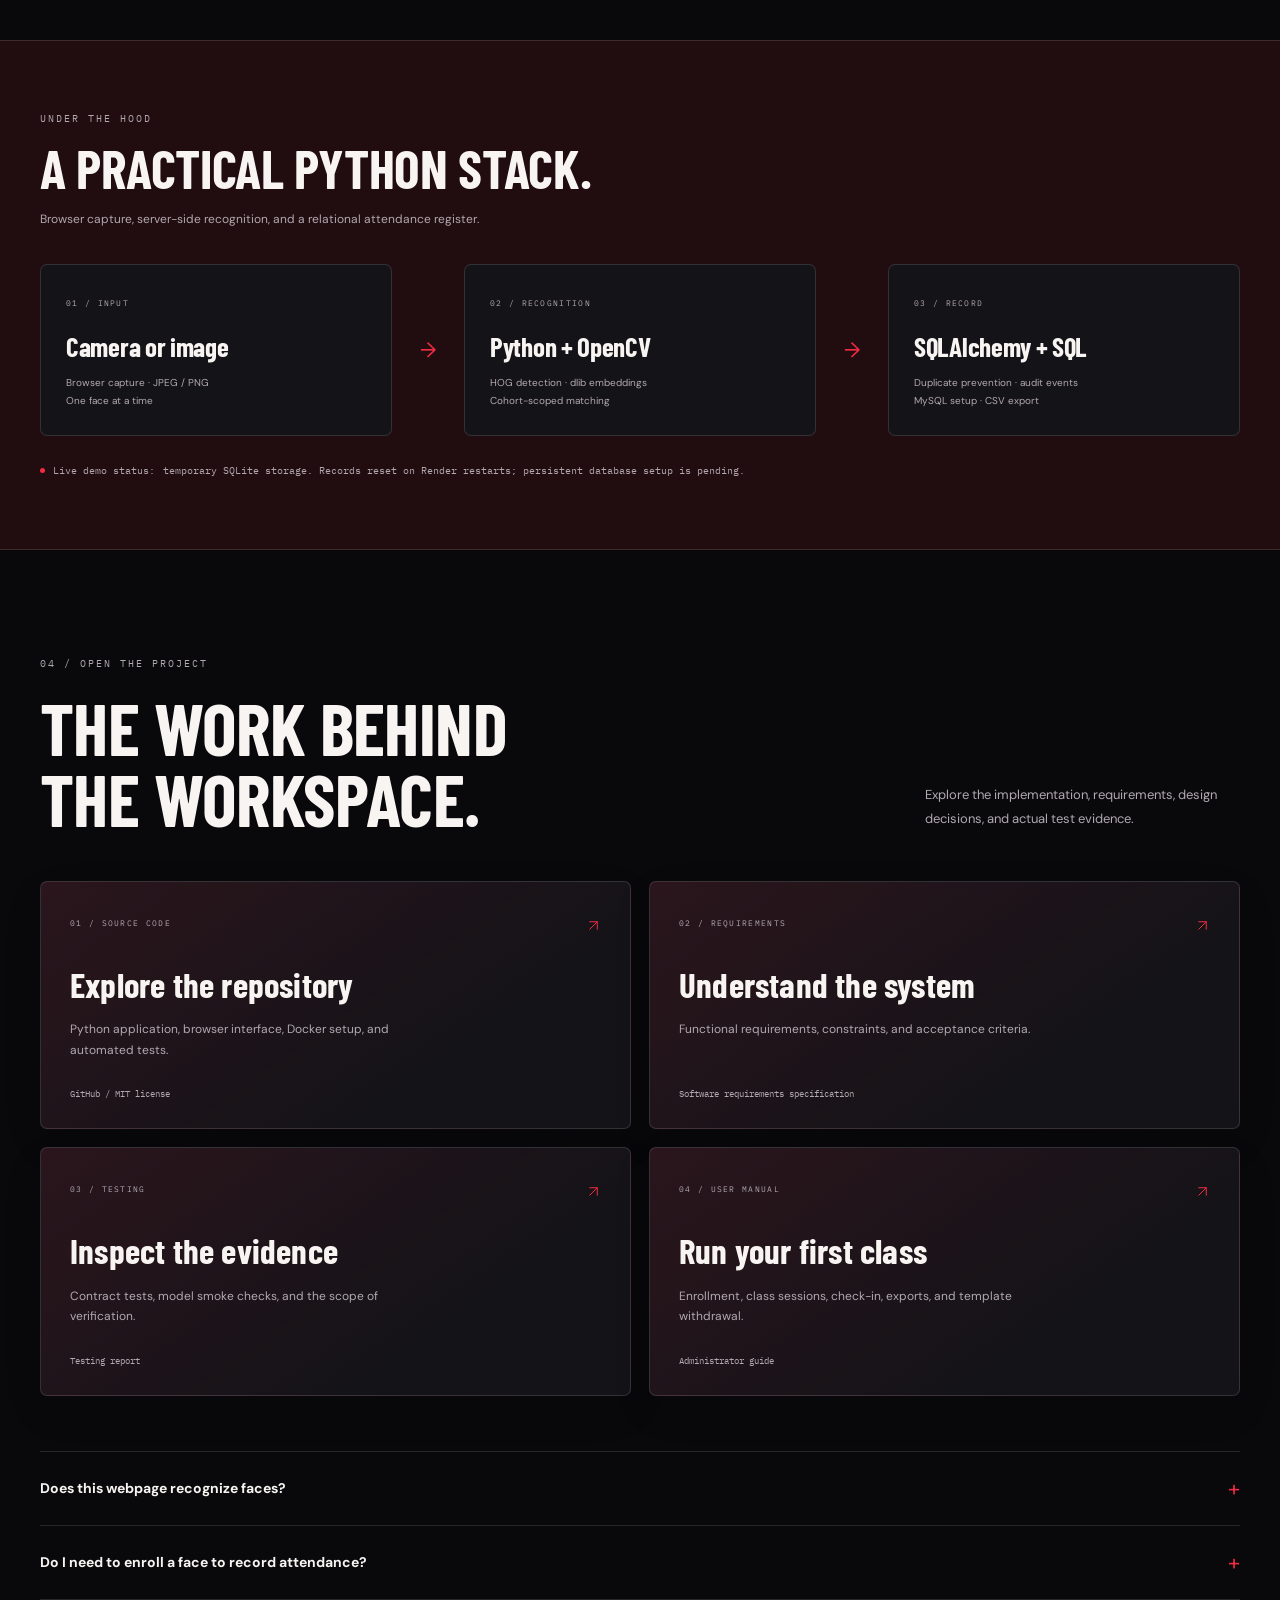
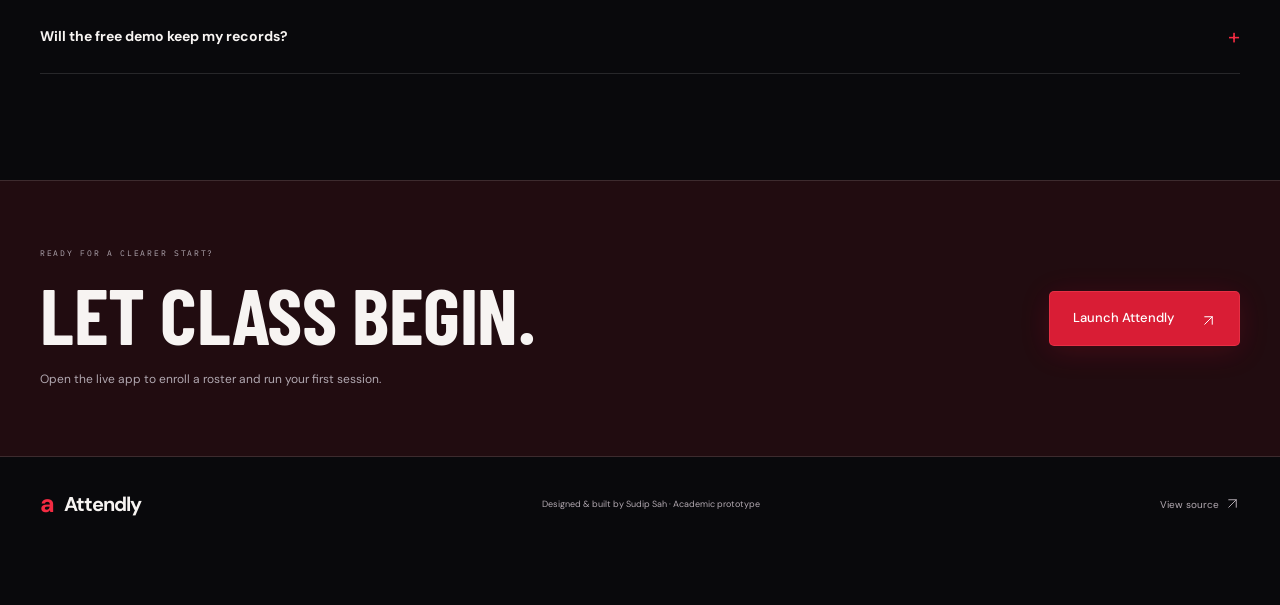
==== commit b2da4726: "Publish portfolio-style Attendly homepage" ====
--- a/index.html
+++ b/index.html
@@ -1,25 +1,30 @@
 <!doctype html>
-<html lang="en">
+<html lang="en" data-theme="dark" data-motion="on">
 <head>
   <meta charset="utf-8">
   <meta name="viewport" content="width=device-width, initial-scale=1">
   <meta name="description" content="Attendly by Sudip Sah. A supervised, consent-based face recognition attendance prototype built with Python, OpenCV and SQLAlchemy.">
-  <meta name="theme-color" content="#111827">
+  <meta name="theme-color" content="#09090c">
   <title>Attendly — Less roll call. More class time.</title>
   <link rel="icon" type="image/svg+xml" href="./mark.svg">
   <link rel="stylesheet" href="./style.css">
+  <link rel="stylesheet" href="./portfolio.css">
   <script src="./script.js" defer></script>
+  <script src="./portfolio.js" defer></script>
 </head>
 <body>
   <a class="skip" href="#main">Skip to content</a>
+  <canvas id="embers" aria-hidden="true"></canvas>
+  <div class="reading-progress" aria-hidden="true"></div>
   <header class="header">
     <div class="container nav-wrap">
       <a class="brand" href="#" aria-label="Attendly home"><span class="brand-mark" aria-hidden="true">a</span>Attendly<span class="brand-label">PROJECT</span></a>
       <nav aria-label="Main navigation"><a href="#workflow">How it works</a><a href="#explore">Try the walkthrough</a><a href="#resources">Documentation</a></nav>
+      <button id="theme-toggle" class="theme-toggle" type="button" aria-pressed="false" hidden>Light mode</button>
       <a class="button small primary" href="https://attendly-sudip.onrender.com/login">Open app <span aria-hidden="true"><svg class="icon-arrow" aria-hidden="true" viewBox="0 0 24 24" fill="none"><path d="M6 18 18 6M6 6h12v12" stroke="currentColor" stroke-width="1.6" stroke-linecap="round" stroke-linejoin="round"/></svg></span></a>
     </div>
   </header>
-  <main id="main">
+  <main id="main" tabindex="-1">
     <section class="hero">
       <div class="container hero-grid">
         <div class="hero-copy">
@@ -34,7 +39,7 @@
           <div class="visual-top"><span><span class="status-dot" aria-hidden="true"></span> CHECK-IN STATION</span><span class="visual-tag">ILLUSTRATION</span></div>
           <div class="scan-portrait" aria-hidden="true">
             <div class="portrait-grid"></div><span class="corner c-tl"></span><span class="corner c-tr"></span><span class="corner c-bl"></span><span class="corner c-br"></span>
-            <svg class="face-illustration" viewBox="0 0 280 300" fill="none"><path d="M65 147c0-65 22-104 75-104s75 39 75 104c0 68-34 112-75 112S65 215 65 147Z" stroke="currentColor" stroke-width="2"/><path d="M65 140c1-52 32-85 80-86 21 33 41 41 69 41M88 146c11-9 26-9 36-1m32 0c12-8 26-8 38 1m-54 14-7 32 14 4m-36 22c17 10 35 10 52 0M98 243l-9 36m91-36 9 36" stroke="currentColor" stroke-width="2" stroke-linecap="round"/><path d="M94 145h25m42 0h25M140 94v26m-10 94h20" stroke="#d2edb1" stroke-width="1"/><g fill="#d2edb1"><circle cx="106" cy="146" r="4"/><circle cx="174" cy="146" r="4"/><circle cx="140" cy="194" r="3"/><circle cx="116" cy="219" r="3"/><circle cx="165" cy="219" r="3"/><circle cx="140" cy="103" r="3"/><circle cx="77" cy="178" r="3"/><circle cx="203" cy="178" r="3"/></g></svg>
+            <svg class="face-illustration" viewBox="0 0 280 300" fill="none"><path d="M65 147c0-65 22-104 75-104s75 39 75 104c0 68-34 112-75 112S65 215 65 147Z" stroke="currentColor" stroke-width="2"/><path d="M65 140c1-52 32-85 80-86 21 33 41 41 69 41M88 146c11-9 26-9 36-1m32 0c12-8 26-8 38 1m-54 14-7 32 14 4m-36 22c17 10 35 10 52 0M98 243l-9 36m91-36 9 36" stroke="currentColor" stroke-width="2" stroke-linecap="round"/><path d="M94 145h25m42 0h25M140 94v26m-10 94h20" stroke="#f32b42" stroke-width="1"/><g fill="#f32b42"><circle cx="106" cy="146" r="4"/><circle cx="174" cy="146" r="4"/><circle cx="140" cy="194" r="3"/><circle cx="116" cy="219" r="3"/><circle cx="165" cy="219" r="3"/><circle cx="140" cy="103" r="3"/><circle cx="77" cy="178" r="3"/><circle cx="203" cy="178" r="3"/></g></svg>
             <div class="scan-line"></div><span class="portrait-label">ONE PERSON. ONE CHECK-IN.</span>
           </div>
           <div class="illustration-result"><span class="check-icon" aria-hidden="true">✓</span><div><strong>A familiar face. A clear record.</strong><span>Consent first. Administrator reviewed.</span></div><span class="result-arrow" aria-hidden="true"><svg class="icon-arrow" aria-hidden="true" viewBox="0 0 24 24" fill="none"><path d="M6 18 18 6M6 6h12v12" stroke="currentColor" stroke-width="1.6" stroke-linecap="round" stroke-linejoin="round"/></svg></span></div>
@@ -99,6 +104,7 @@
     <section class="closing"><div class="container closing-inner"><div><p class="eyebrow">READY FOR A CLEARER START?</p><h2>Let class begin.</h2><p>Open the live app to enroll a roster and run your first session.</p></div><a class="button primary" href="https://attendly-sudip.onrender.com/login">Launch Attendly <span aria-hidden="true"><svg class="icon-arrow" aria-hidden="true" viewBox="0 0 24 24" fill="none"><path d="M6 18 18 6M6 6h12v12" stroke="currentColor" stroke-width="1.6" stroke-linecap="round" stroke-linejoin="round"/></svg></span></a></div></section>
   </main>
   <footer class="footer container"><a class="brand" href="#"><span class="brand-mark" aria-hidden="true">a</span>Attendly</a><p>Designed & built by <strong>Sudip Sah</strong> · Academic prototype</p><a href="https://github.com/sudip09-sys/Final_Project">View source <svg class="icon-arrow" aria-hidden="true" viewBox="0 0 24 24" fill="none"><path d="M6 18 18 6M6 6h12v12" stroke="currentColor" stroke-width="1.6" stroke-linecap="round" stroke-linejoin="round"/></svg></a></footer>
+  <button class="motion-toggle" id="motion-toggle" type="button" aria-pressed="false" hidden><span aria-hidden="true"></span><span>Pause motion</span></button>
   <dialog id="manual-dialog" class="manual-dialog"><form id="manual-form"><div class="dialog-heading"><div><p class="eyebrow">SAMPLE WALKTHROUGH</p><h2>Manual check-in</h2></div><button id="close-manual" type="button" aria-label="Close manual check-in">×</button></div><p>Choose a fictional student and add a verification note.</p><label for="manual-student">Sample student</label><select id="manual-student"><option value="anika">Anika S. · DEMO-001</option><option value="min">Min J. · DEMO-002</option><option value="alex">Alex R. · DEMO-003</option></select><label for="manual-note">Verification note</label><input id="manual-note" maxlength="120" required placeholder="For example: verified student ID"><button class="button primary full" type="submit">Record sample attendance <span aria-hidden="true">→</span></button><p class="dialog-footnote">This changes only the sample register on this page.</p></form></dialog>
 </body>
 </html>
--- a/portfolio.css
+++ b/portfolio.css
@@ -0,0 +1,16 @@
+/* Attendly's layout, dressed in Sudip Sah's portfolio design system. */
+@font-face{font-family:'Attendly Display';font-style:normal;font-weight:700;font-display:swap;src:url('./fonts/barlow-condensed-700.woff2') format('woff2')}
+@font-face{font-family:'Attendly Display';font-style:normal;font-weight:800;font-display:swap;src:url('./fonts/barlow-condensed-800.woff2') format('woff2')}
+@font-face{font-family:'Attendly Sans';font-style:normal;font-weight:400;font-display:swap;src:url('./fonts/dm-sans-400.woff2') format('woff2')}
+@font-face{font-family:'Attendly Sans';font-style:normal;font-weight:500;font-display:swap;src:url('./fonts/dm-sans-500.woff2') format('woff2')}
+@font-face{font-family:'Attendly Sans';font-style:normal;font-weight:700;font-display:swap;src:url('./fonts/dm-sans-700.woff2') format('woff2')}
+@font-face{font-family:'Attendly Mono';font-style:normal;font-weight:400;font-display:swap;src:url('./fonts/ibm-plex-mono-400.woff2') format('woff2')}
+:root{color-scheme:dark;--bg:#09090c;--panel:#141318;--raised:#1b171c;--text:#f7f4f2;--muted:#b1a8b0;--line:#ffffff20;--red:#f32b42;--red-bright:#ff5666;--red-soft:#f32b421a;--action:#d91d35;--glow:#e6162a30;--display:'Attendly Display',Impact,sans-serif;--body:'Attendly Sans',system-ui,sans-serif;--mono:'Attendly Mono',monospace;--ink:var(--text);--mint:var(--red);--purple:var(--action);--paper:var(--bg);--navy:var(--bg);background:var(--bg);color:var(--text);font-family:var(--body)}
+:root[data-theme=light]{color-scheme:light;--bg:#f6f0ec;--panel:#fffaf6;--raised:#eee3de;--text:#21181e;--muted:#65545e;--line:#421c2b30;--red:#bb1630;--red-bright:#bb1630;--red-soft:#bb163012;--action:#bb1630;--glow:#e6162a12}
+body{background:var(--bg);color:var(--text);font-family:var(--body);overflow-x:clip}body::before{content:'';position:fixed;inset:0;z-index:0;background:radial-gradient(ellipse at 84% 17%,var(--glow),transparent 49%),radial-gradient(ellipse at 0 70%,#e6162a08,transparent 50%);pointer-events:none}body:has(dialog[open]){overflow:hidden}[hidden]{display:none!important}::selection{background:#bd203c;color:white}main:focus{outline:none}#embers{position:fixed;inset:0;width:100%;height:100%;z-index:0;pointer-events:none;opacity:.8}.reading-progress{position:fixed;z-index:30;top:0;left:0;height:2px;width:100%;background:var(--red);transform:scaleX(0);transform-origin:left;box-shadow:0 0 12px var(--red);pointer-events:none}main,.footer{position:relative;z-index:1}.header{position:relative;z-index:3;background:transparent;border-color:var(--line);color:var(--text)}.container{max-width:1280px}.nav-wrap{gap:24px}.brand{font-family:var(--body);color:var(--text);font-size:21px}.brand-mark,.footer .brand-mark{color:var(--red)}.brand-label{font-family:var(--mono);border-color:var(--line);color:var(--muted)}.nav-wrap nav a{font:9px var(--mono);text-transform:uppercase;letter-spacing:1.3px;color:var(--muted);position:relative}.nav-wrap nav a::after{content:'';position:absolute;height:1px;background:var(--red);bottom:4px;left:0;right:0;transform:scaleX(0);transform-origin:left;transition:transform .25s}.nav-wrap nav a:hover,.nav-wrap nav a[aria-current]{color:var(--text)}.nav-wrap nav a:hover::after,.nav-wrap nav a[aria-current]::after{transform:scaleX(1)}.theme-toggle{background:transparent;border:1px solid var(--line);color:var(--muted);font:9px var(--mono);white-space:nowrap;padding:10px 11px;border-radius:4px}.theme-toggle:hover{color:var(--text);border-color:var(--red)}.button{border-radius:5px;font-family:var(--body);font-weight:500}.primary{background:var(--action);color:#fff;border:1px solid #ff576553;box-shadow:0 5px 30px #ec153329}.primary:hover{background:#df243a;box-shadow:0 5px 35px #ec15334d}.dark-outline,.export-button{background:var(--bg);border-color:var(--line);color:var(--text)}.dark-outline:hover,.export-button:hover{background:var(--red-soft);border-color:var(--red)}.skip{background:var(--text);color:var(--bg);position:fixed}.eyebrow,.hero-tech,.hero-bottom,.step-top,.demo-section-label,.sample-label,.visual-top,.visual-caption,.portrait-label,.resource-type,.resource-bottom,.architecture-number,.storage-note,.launch-note,.demo-footnote{font-family:var(--mono)}.eyebrow,.section-heading .eyebrow,.principle-intro .eyebrow{color:var(--muted);font-weight:400;letter-spacing:2px}h1,h2{font-family:var(--display);text-transform:uppercase;font-weight:700;letter-spacing:-.6px}h2{font-size:clamp(45px,5.7vw,78px);line-height:.97}h3{font-family:var(--display);font-weight:700;letter-spacing:.1px}.hero{background:transparent;color:var(--text)}.hero-grid{padding-top:73px;gap:68px}.hero-copy .eyebrow{color:var(--muted);font-size:9px;letter-spacing:1.9px}.status-dot{background:var(--red);box-shadow:0 0 10px #ff243b55}.hero h1{font:800 clamp(60px,6vw,85px)/.9 var(--display);letter-spacing:-1.7px;margin-bottom:29px}.hero h1 span{color:transparent;-webkit-text-stroke:1px var(--red)}.hero-lead{color:var(--muted);font-size:14px;line-height:1.85}.launch-note{color:var(--muted);font-size:9px}.hero-tech{color:var(--muted);font-size:9px}.hero-tech i{color:var(--red)}.hero-bottom{border-color:var(--line);color:var(--muted)}.hero-bottom strong,.hero-bottom a{color:var(--text)}.hero-bottom a .icon-arrow{color:var(--red)}
+.hero-visual{background:linear-gradient(145deg,var(--red-soft),transparent 65%),var(--panel);border-color:#bd34454d;box-shadow:0 22px 70px #0003,0 0 80px #ef1b3215;transform:perspective(1000px) rotateX(var(--tilt-x,0deg)) rotateY(var(--tilt-y,0deg)) rotateZ(1.5deg);transition:transform .5s ease-out;isolation:isolate}.hero-visual::before,.hero-visual::after{content:'';position:absolute;z-index:-1;background:linear-gradient(135deg,#fa35410a,#e9103240 55%,#e2293805);border:1px solid #e8304933;clip-path:polygon(0 50%,100% 0,83% 53%,0 100%);width:120%;height:35%;top:22%;left:-10%;rotate:-12deg;pointer-events:none}.hero-visual::after{height:23%;top:62%;left:-13%;rotate:-18deg;opacity:.6}.visual-top{color:var(--muted)}.visual-tag{color:var(--muted);border-color:var(--line)}.scan-portrait{border-color:var(--line);background:radial-gradient(ellipse at 50% 40%,var(--red-soft),transparent 75%)}.portrait-grid{background-image:linear-gradient(#f32b4208 1px,transparent 1px),linear-gradient(90deg,#f32b4208 1px,transparent 1px)}.face-illustration{color:var(--muted)}.corner{color:var(--red)}.scan-line{background:var(--red);box-shadow:0 0 20px 3px #f32b421c}.portrait-label,.visual-caption{color:var(--muted)}.illustration-result{background:var(--red-soft);border:1px solid #bd34454d;color:var(--text)}.illustration-result div>span{color:var(--muted)}.check-icon{background:var(--action);color:#fff}.result-arrow,.lock-icon{color:var(--red)}.steps article{border-color:var(--line)}.step-top{color:var(--muted)}.step-top span+span{color:var(--red)}.steps h3{font-size:24px}.steps p,.section-heading>p,.principle-intro>p:not(.eyebrow),.principle-list p,.faq details p,.resource-card p{color:var(--muted)}.explore-section{background:var(--red-soft);border-color:var(--line)}.demo-shell{border-color:var(--line);background:var(--panel);box-shadow:0 20px 55px #0002}.demo-titlebar{background:var(--raised);border-color:var(--line)}.mini-brand,.demo-station h3,.demo-register-head h3{color:var(--text)}.mini-brand .brand-mark{color:var(--red)}.sample-label,.demo-subtitle,.demo-section-label{color:var(--muted)}.text-button,.demo-manual{color:var(--red-bright)}.demo-station{background:var(--bg);border-color:var(--line)}.demo-station h3{font-size:29px;letter-spacing:.1px}.demo-avatar-wrap{background:var(--panel);border-color:var(--line)}.demo-avatar{background:var(--red-soft);border-color:var(--raised);color:var(--red-bright)}.demo-avatar-caption,.demo-station label,.manual-dialog label{color:var(--muted)}.demo-bracket{color:var(--red)}.demo-station select,.manual-dialog select,.manual-dialog input{background:var(--bg);border-color:var(--line);color:var(--text)}.demo-station select option,.manual-dialog select option{background:var(--bg);color:var(--text)}.demo-station select{background:var(--panel)}.manual-dialog input::placeholder{color:var(--muted);opacity:.75}.demo-register-head h3{font-size:28px}.class-badge{color:var(--red-bright);background:var(--red-soft)}.demo-stats strong{font-family:var(--display);font-weight:700;font-size:45px;color:var(--text)}.demo-stats strong span,.demo-stats>div>span{color:var(--muted)}.progress-track{background:var(--raised)}.progress-track>span{background:var(--red)}.demo-feedback{border-color:#bd34454d;background:var(--red-soft);color:var(--red-bright)}.demo-feedback p{color:var(--muted)}.demo-feedback.success{background:#73a94710;border-color:#73a94755;color:#a8ca87}.demo-feedback.warning{background:#d9a25b0c;border-color:#d9a25b55;color:#dfbd8c}.demo-feedback.error{background:var(--red-soft);border-color:#f32b4266;color:var(--red-bright)}[data-theme=light] .demo-feedback.success{color:#456b2a}[data-theme=light] .demo-feedback.warning{color:#83521e}.demo-table th,.demo-table td,.demo-table small{border-color:var(--line);color:var(--muted)}.demo-table td:first-child{color:var(--text)}.table-avatar,.demo-table tr:nth-child(2) .table-avatar,.demo-table tr:nth-child(3) .table-avatar{color:var(--red-bright);background:var(--red-soft)}.waiting{background:var(--raised);color:var(--muted)}.present{background:#73a94718;color:#a8ca87}[data-theme=light] .present{color:#456b2a}.demo-export p,.demo-footnote,.demo-footnote a{color:var(--muted)}.inline-link{color:var(--red-bright)}.principle-list article>span{color:var(--red)}.principle-list h3{font-size:26px}.architecture-section{background:var(--red-soft);border-block:1px solid var(--line)}.architecture-heading .eyebrow,.architecture-heading>p:last-child{color:var(--muted)}.architecture-heading h2{font-size:54px;letter-spacing:-.3px}.architecture-track article{background:var(--panel);border-color:var(--line)}.architecture-number,.architecture-track p,.storage-note{color:var(--muted)}.architecture-track h3{font-size:27px;color:var(--text)}.architecture-arrow,.storage-note .status-dot{color:var(--red)}.storage-note .status-dot{background:var(--red)}.resource-card{background:linear-gradient(145deg,var(--red-soft),transparent 70%),var(--panel);border-color:var(--line);box-shadow:0 15px 45px #0001}.resource-card:hover{border-color:var(--red)}.resource-type,.resource-bottom{color:var(--muted)}.resource-type>span{color:var(--red)}.resource-card h3{font-size:35px;color:var(--text);letter-spacing:.2px}.faq summary{color:var(--text)}.faq summary::after{color:var(--red)}.closing{background:var(--red-soft);border-block:1px solid var(--line);color:var(--text)}.closing h2{color:var(--text);font-size:79px;letter-spacing:-.4px}.closing .eyebrow,.closing p:last-child{color:var(--muted)}.footer{padding-bottom:88px}.footer p,.footer strong,.footer>a:last-child{color:var(--muted)}.manual-dialog{background:var(--panel);border-color:var(--line);color:var(--text)}.manual-dialog::backdrop{background:#000a}.dialog-heading .eyebrow,.manual-dialog form>p{color:var(--muted)}.dialog-heading h2{font-size:38px;letter-spacing:0}.dialog-heading button{color:var(--text);background:var(--raised)}.motion-toggle{position:fixed;z-index:10;bottom:18px;right:20px;display:flex;align-items:center;gap:9px;padding:11px 14px;border:1px solid var(--line);border-radius:5px;background:var(--panel);color:var(--muted);font:9px var(--mono);box-shadow:0 3px 20px #0002}.motion-toggle>span:first-child{width:5px;height:5px;background:var(--red);border-radius:50%;box-shadow:0 0 8px #f32b4255}.motion-toggle[aria-pressed=true]>span:first-child{background:var(--muted);box-shadow:none}.motion-toggle:hover{border-color:var(--red);color:var(--text)}.motion-toggle:disabled{cursor:default;opacity:.7}.reveal-enter{animation:portfolio-reveal .65s both}.processing .demo-avatar-caption{color:var(--red-bright)}[data-motion=off] *,[data-motion=off] *::before,[data-motion=off] *::after{animation:none!important;transition:none!important}[data-motion=off] .hero-visual{transform:none}
+@keyframes portfolio-reveal{from{opacity:.4;transform:translateY(15px)}to{opacity:1;transform:translateY(0)}}
+@media(max-width:1100px){.nav-wrap{gap:16px}.nav-wrap nav{gap:16px}.nav-wrap nav a{font-size:8px;letter-spacing:.8px}.hero-grid{gap:40px}.hero h1{font-size:clamp(58px,6.4vw,78px)}.demo-register-head h3{font-size:24px}.resource-card h3{font-size:32px}}
+@media(max-width:800px){.nav-wrap{gap:12px}.nav-wrap nav{border-color:var(--line);gap:22px}.nav-wrap .theme-toggle{margin-left:auto}.nav-wrap>.button{margin-left:0}.hero-grid{padding-top:53px}.hero h1{font-size:clamp(68px,12vw,95px);letter-spacing:-1.4px}.hero-lead{font-size:13px}.section-heading h2{font-size:58px}.steps h3{font-size:23px}.demo-register-head h3{font-size:28px}.architecture-heading h2{font-size:49px}.architecture-track h3{font-size:24px}.closing h2{font-size:65px}}
+@media(max-width:480px){.brand{font-size:19px;gap:7px}.brand-mark{font-size:28px}.theme-toggle{font-size:8px;padding:9px}.nav-wrap>.button{padding:10px 12px;gap:9px;font-size:10px}.nav-wrap{gap:8px}.nav-wrap nav{gap:18px}.nav-wrap nav a{font-size:8px;letter-spacing:.6px}.hero h1{font-size:clamp(39px,12.5vw,58px);letter-spacing:-.8px}.hero-copy .eyebrow{font-size:8px;letter-spacing:1px}.hero-actions .button{font-size:10px}.hero-tech{font-size:8px;gap:10px}.hero-visual{transform:none}.section-heading h2{font-size:47px}.demo-station h3{font-size:29px}.demo-register-head h3{font-size:26px;max-width:200px}.demo-stats strong{font-size:42px}.resource-card h3{font-size:32px}.closing h2{font-size:64px}.architecture-heading h2{font-size:44px}.motion-toggle{right:12px;bottom:12px;font-size:8px;padding:10px 12px}}
+@media(prefers-reduced-motion:reduce){.hero-visual{transform:none}.reveal-enter{animation:none}#embers{opacity:.45}}
